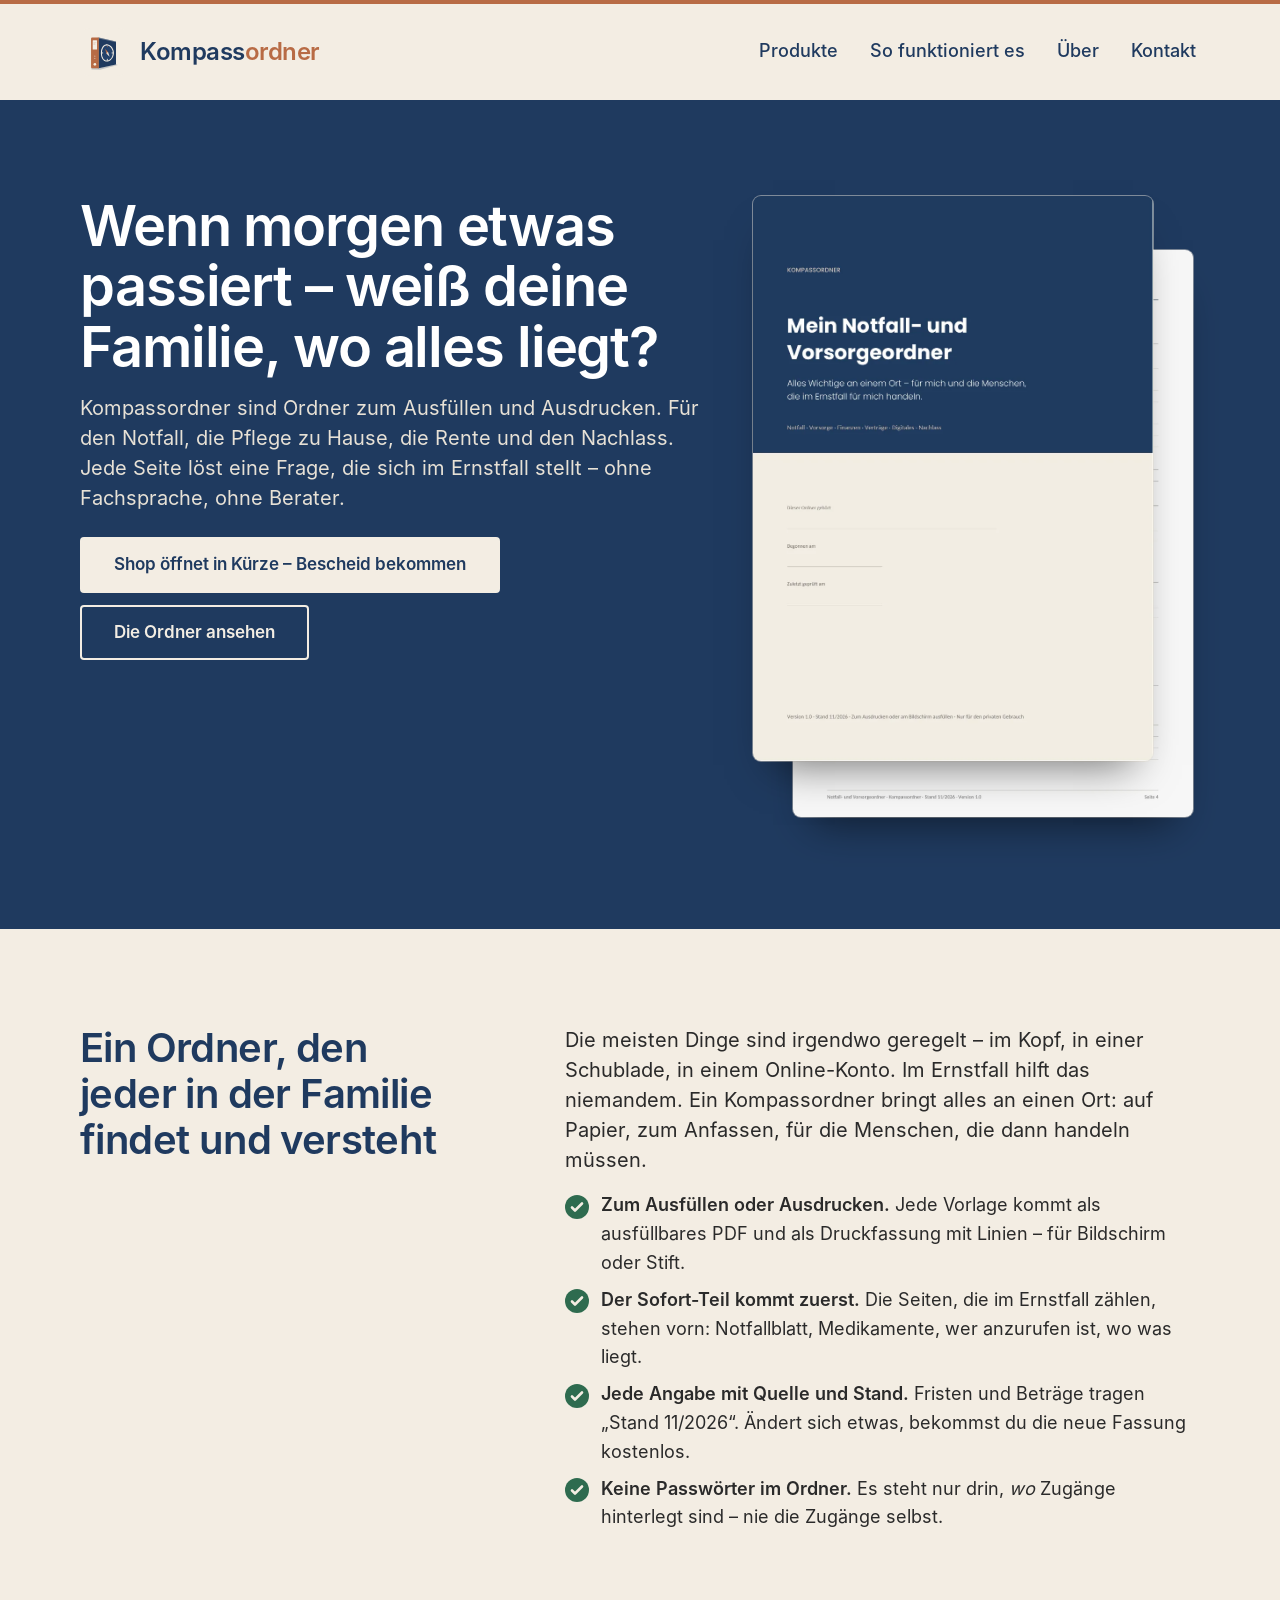
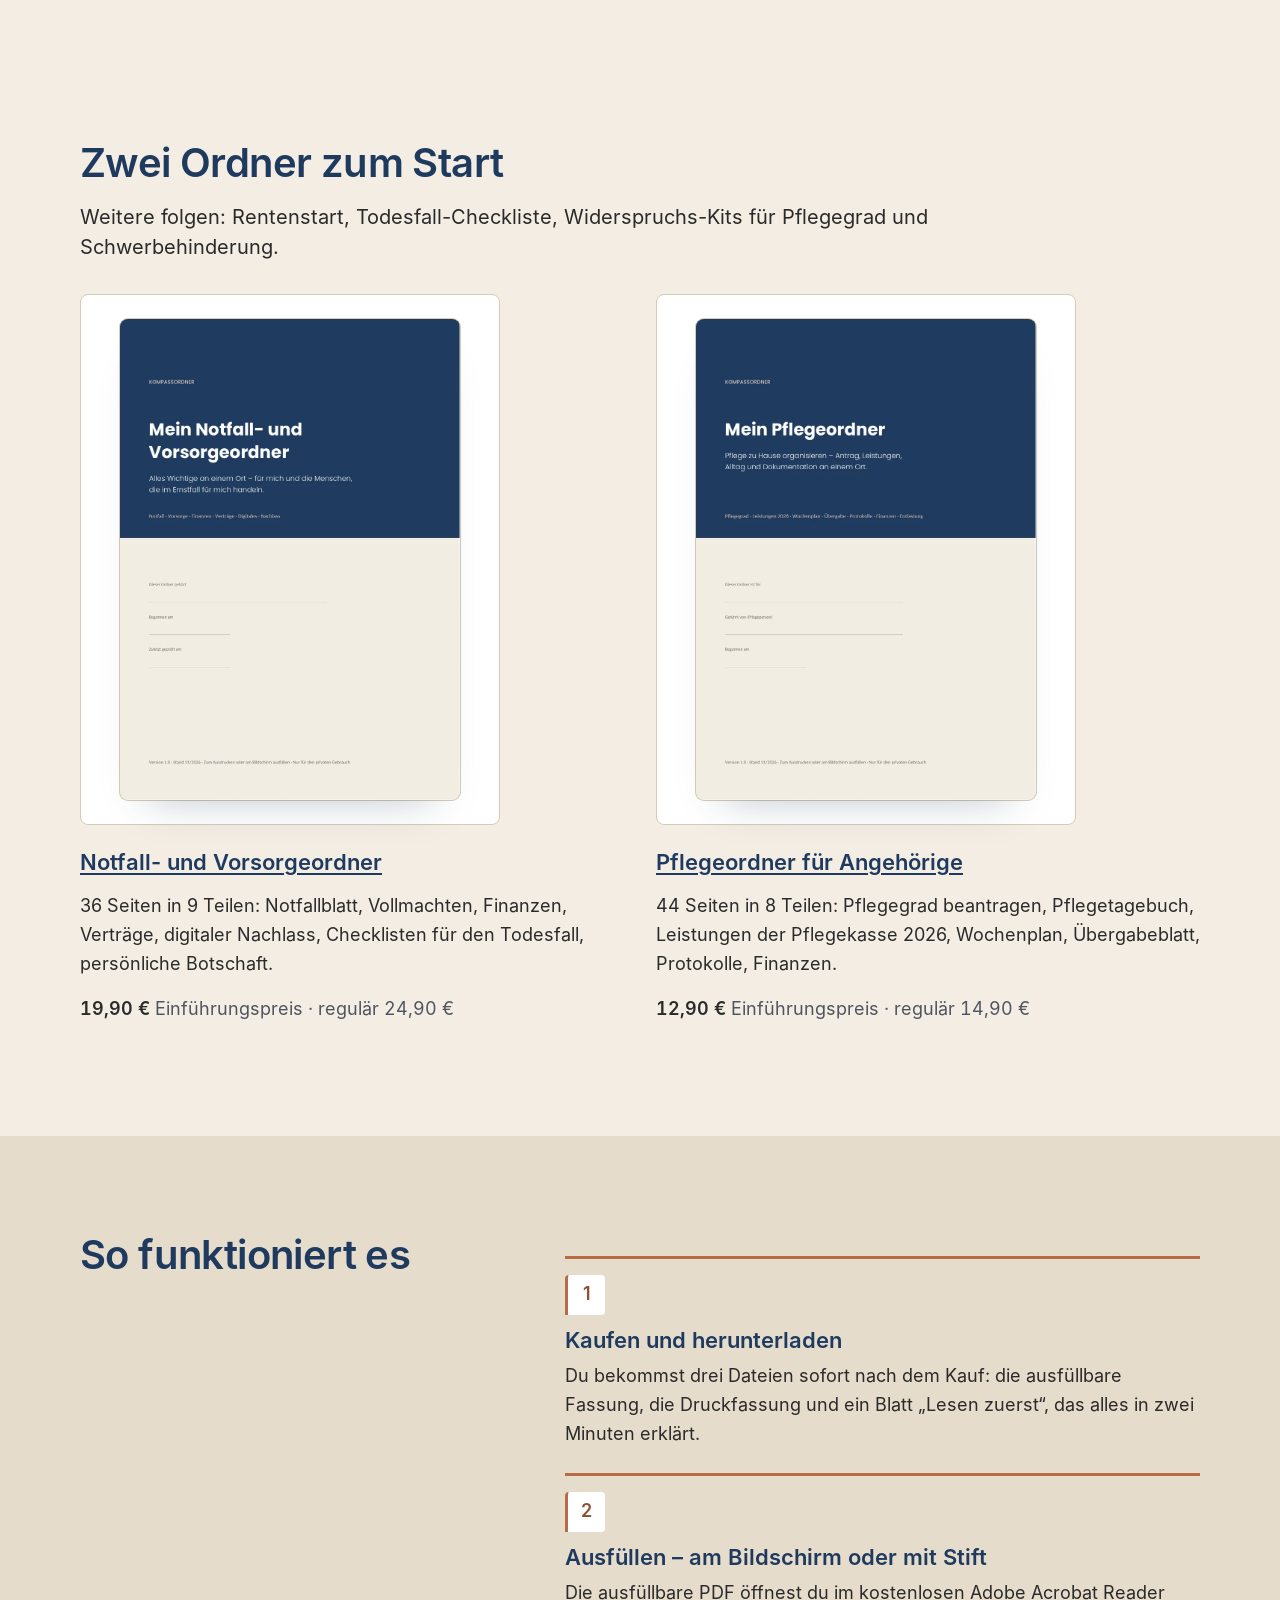
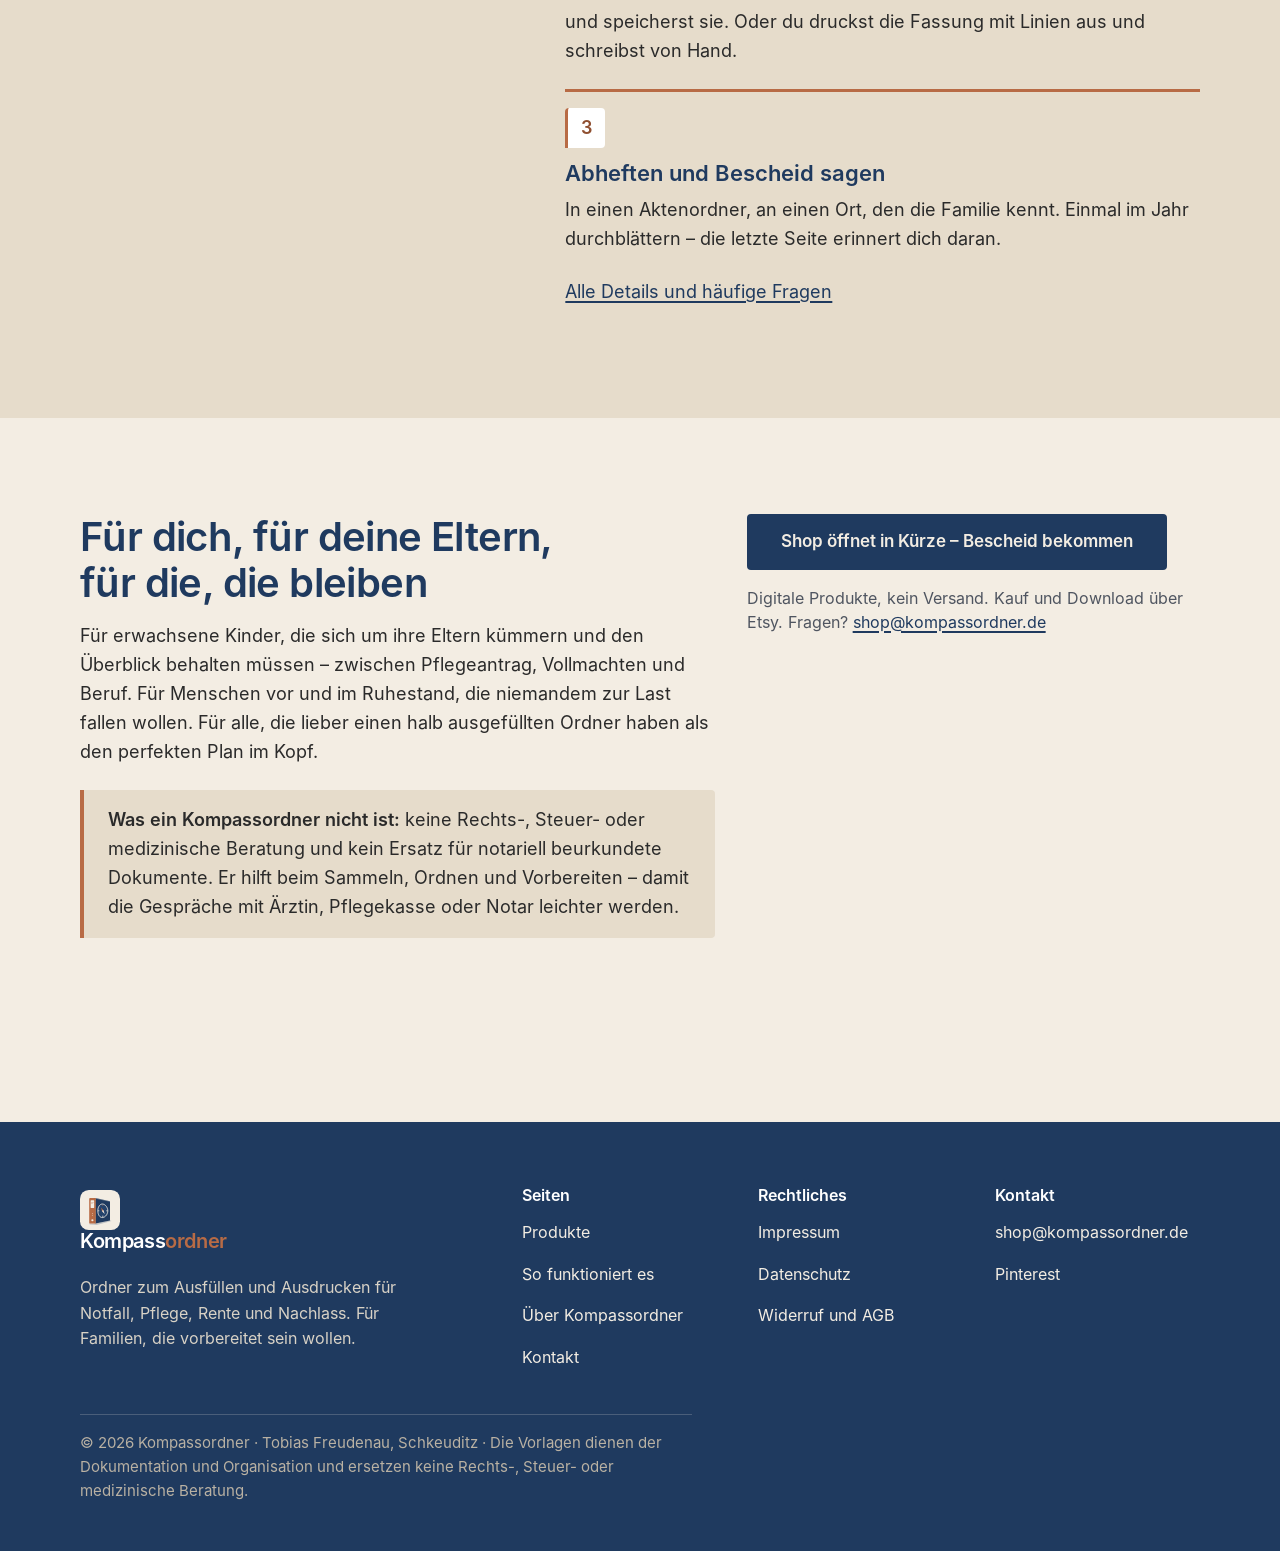
==== index.html @ 50401647 "Geschäftsadresse Schkeuditz statt Privatadresse, Telefonnummer entfernt Co-Authored-By: Claude Fable" ====
<!DOCTYPE html>
<html lang="de">
<head>
<meta charset="utf-8">
<meta name="viewport" content="width=device-width, initial-scale=1">
<title>Kompassordner – Ordner für Notfall, Pflege, Rente und Nachlass zum Ausfüllen</title>
<meta name="description" content="Ordner zum Ausfüllen und Ausdrucken (PDF): Notfall- und Vorsorgeordner, Pflegeordner für Angehörige. Jede Angabe mit Quelle und Stand, Updates kostenlos.">
<link rel="canonical" href="https://www.kompassordner.de/">
<meta property="og:type" content="website">
<meta property="og:site_name" content="Kompassordner">
<meta property="og:title" content="Kompassordner – Ordner für Notfall, Pflege, Rente und Nachlass zum Ausfüllen">
<meta property="og:description" content="Ordner zum Ausfüllen und Ausdrucken (PDF): Notfall- und Vorsorgeordner, Pflegeordner für Angehörige. Jede Angabe mit Quelle und Stand, Updates kostenlos.">
<meta property="og:image" content="https://www.kompassordner.de/assets/img/og.jpg">
<meta property="og:locale" content="de_DE">
<meta name="twitter:card" content="summary_large_image">
<link rel="icon" href="favicon.ico" sizes="any">
<link rel="icon" href="assets/img/icon.svg" type="image/svg+xml">
<link rel="apple-touch-icon" href="assets/img/apple-touch-icon.png">
<link rel="preload" href="assets/fonts/Inter-Regular.woff2" as="font" type="font/woff2" crossorigin>
<link rel="preload" href="assets/fonts/Inter-SemiBold.woff2" as="font" type="font/woff2" crossorigin>
<link rel="stylesheet" href="assets/style.css">
<meta name="theme-color" content="#1F3A5F">
</head>
<body>
<a class="skip" href="#inhalt">Zum Inhalt springen</a>
<header class="site-head">
  <div class="wrap">
    <a class="brand" href="index.html"><img src="assets/img/icon.svg" alt="" width="48" height="48"><span class="word">Kompass<span>ordner</span></span></a>
    <nav class="nav" aria-label="Hauptnavigation"><ul><li><a href="produkte.html">Produkte</a></li><li><a href="so-funktioniert-es.html">So funktioniert es</a></li><li><a href="ueber.html">Über</a></li><li><a href="kontakt.html">Kontakt</a></li></ul></nav>
  </div>
</header>
<main id="inhalt">

<section class="section--navy hero">
  <div class="wrap grid grid--7-5">
    <div>
      <h1>Wenn morgen etwas passiert – weiß deine Familie, wo alles liegt?</h1>
      <p class="lead">Kompassordner sind Ordner zum Ausfüllen und Ausdrucken. Für den Notfall, die Pflege zu Hause, die Rente und den Nachlass. Jede Seite löst eine Frage, die sich im Ernstfall stellt – ohne Fachsprache, ohne Berater.</p>
      <div class="actions">
        <a class="btn btn--primary" href="kontakt.html#start">Shop öffnet in Kürze – Bescheid bekommen</a>
        <a class="btn btn--secondary" href="produkte.html">Die Ordner ansehen</a>
      </div>
    </div>
    <div class="hero-doc">
      <div class="doc-stack">
        <img class="doc" src="assets/img/notfall-cover.webp" alt="Deckblatt des Notfall- und Vorsorgeordners: dunkelblaue Fläche mit dem Titel „Mein Notfall- und Vorsorgeordner“" width="910" height="1287" fetchpriority="high">
        <img class="doc" src="assets/img/notfall-s04.webp" alt="" width="910" height="1287" aria-hidden="true" loading="lazy">
      </div>
    </div>
  </div>
</section>

<section class="section">
  <div class="wrap grid grid--5-7">
    <div>
      <h2>Ein Ordner, den jeder in der Familie findet und versteht</h2>
    </div>
    <div>
      <p class="lead">Die meisten Dinge sind irgendwo geregelt – im Kopf, in einer Schublade, in einem Online-Konto. Im Ernstfall hilft das niemandem. Ein Kompassordner bringt alles an einen Ort: auf Papier, zum Anfassen, für die Menschen, die dann handeln müssen.</p>
      <ul class="check">
        <li><strong>Zum Ausfüllen oder Ausdrucken.</strong> Jede Vorlage kommt als ausfüllbares PDF und als Druckfassung mit Linien – für Bildschirm oder Stift.</li>
        <li><strong>Der Sofort-Teil kommt zuerst.</strong> Die Seiten, die im Ernstfall zählen, stehen vorn: Notfallblatt, Medikamente, wer anzurufen ist, wo was liegt.</li>
        <li><strong>Jede Angabe mit Quelle und Stand.</strong> Fristen und Beträge tragen „Stand 11/2026“. Ändert sich etwas, bekommst du die neue Fassung kostenlos.</li>
        <li><strong>Keine Passwörter im Ordner.</strong> Es steht nur drin, <em>wo</em> Zugänge hinterlegt sind – nie die Zugänge selbst.</li>
      </ul>
    </div>
  </div>
</section>

<section class="section">
  <div class="wrap">
    <h2>Zwei Ordner zum Start</h2>
    <p class="lead">Weitere folgen: Rentenstart, Todesfall-Checkliste, Widerspruchs-Kits für Pflegegrad und Schwerbehinderung.</p>
    <div class="grid grid--2" style="margin-top:32px">
      <article>
        <a class="shelf" style="display:block;max-width:420px" href="produkte.html#notfallordner" aria-label="Zum Notfall- und Vorsorgeordner"><img class="doc" src="assets/img/notfall-cover.webp" alt="Deckblatt „Mein Notfall- und Vorsorgeordner“" width="910" height="1287" loading="lazy" style="max-width:340px;margin-inline:auto"></a>
        <h3 style="margin-top:24px"><a href="produkte.html#notfallordner">Notfall- und Vorsorgeordner</a></h3>
        <p>36 Seiten in 9 Teilen: Notfallblatt, Vollmachten, Finanzen, Verträge, digitaler Nachlass, Checklisten für den Todesfall, persönliche Botschaft.</p>
        <p class="tnum"><strong>19,90 €</strong> <span class="soft">Einführungspreis · regulär 24,90 €</span></p>
      </article>
      <article>
        <a class="shelf" style="display:block;max-width:420px" href="produkte.html#pflegeordner" aria-label="Zum Pflegeordner"><img class="doc" src="assets/img/pflege-cover.webp" alt="Deckblatt „Mein Pflegeordner“" width="910" height="1287" loading="lazy" style="max-width:340px;margin-inline:auto"></a>
        <h3 style="margin-top:24px"><a href="produkte.html#pflegeordner">Pflegeordner für Angehörige</a></h3>
        <p>44 Seiten in 8 Teilen: Pflegegrad beantragen, Pflegetagebuch, Leistungen der Pflegekasse 2026, Wochenplan, Übergabeblatt, Protokolle, Finanzen.</p>
        <p class="tnum"><strong>12,90 €</strong> <span class="soft">Einführungspreis · regulär 14,90 €</span></p>
      </article>
    </div>
  </div>
</section>

<section class="section section--deep">
  <div class="wrap grid grid--5-7">
    <div><h2>So funktioniert es</h2></div>
    <div>
      <ol class="steps" style="grid-template-columns:1fr">
        <li><h3>Kaufen und herunterladen</h3><p>Du bekommst drei Dateien sofort nach dem Kauf: die ausfüllbare Fassung, die Druckfassung und ein Blatt „Lesen zuerst“, das alles in zwei Minuten erklärt.</p></li>
        <li><h3>Ausfüllen – am Bildschirm oder mit Stift</h3><p>Die ausfüllbare PDF öffnest du im kostenlosen Adobe Acrobat Reader und speicherst sie. Oder du druckst die Fassung mit Linien aus und schreibst von Hand.</p></li>
        <li><h3>Abheften und Bescheid sagen</h3><p>In einen Aktenordner, an einen Ort, den die Familie kennt. Einmal im Jahr durchblättern – die letzte Seite erinnert dich daran.</p></li>
      </ol>
      <p style="margin-top:24px"><a href="so-funktioniert-es.html">Alle Details und häufige Fragen</a></p>
    </div>
  </div>
</section>

<section class="section">
  <div class="wrap grid grid--7-5">
    <div>
      <h2>Für dich, für deine Eltern, für die, die bleiben</h2>
      <p>Für erwachsene Kinder, die sich um ihre Eltern kümmern und den Überblick behalten müssen – zwischen Pflegeantrag, Vollmachten und Beruf. Für Menschen vor und im Ruhestand, die niemandem zur Last fallen wollen. Für alle, die lieber einen halb ausgefüllten Ordner haben als den perfekten Plan im Kopf.</p>
      <div class="note">
        <p><strong>Was ein Kompassordner nicht ist:</strong> keine Rechts-, Steuer- oder medizinische Beratung und kein Ersatz für notariell beurkundete Dokumente. Er hilft beim Sammeln, Ordnen und Vorbereiten – damit die Gespräche mit Ärztin, Pflegekasse oder Notar leichter werden.</p>
      </div>
    </div>
    <div>
      <div class="actions" style="margin-top:0">
        <a class="btn btn--primary" href="kontakt.html#start">Shop öffnet in Kürze – Bescheid bekommen</a>
      </div>
      <p class="small soft" style="margin-top:16px">Digitale Produkte, kein Versand. Kauf und Download über Etsy. Fragen? <a href="mailto:shop@kompassordner.de">shop@kompassordner.de</a></p>
    </div>
  </div>
</section>

</main>
<footer class="site-foot">
  <div class="wrap">
    <div class="cols">
      <div>
        <a class="brand" href="index.html"><img src="assets/img/icon.svg" alt="" width="40" height="40"><span class="word">Kompass<span>ordner</span></span></a>
        <p style="max-width:34ch;margin-top:16px">Ordner zum Ausfüllen und Ausdrucken für Notfall, Pflege, Rente und Nachlass. Für Familien, die vorbereitet sein wollen.</p>
      </div>
      <div>
        <h2>Seiten</h2>
        <ul>
          <li><a href="produkte.html">Produkte</a></li>
          <li><a href="so-funktioniert-es.html">So funktioniert es</a></li>
          <li><a href="ueber.html">Über Kompassordner</a></li>
          <li><a href="kontakt.html">Kontakt</a></li>
        </ul>
      </div>
      <div>
        <h2>Rechtliches</h2>
        <ul>
          <li><a href="impressum.html">Impressum</a></li>
          <li><a href="datenschutz.html">Datenschutz</a></li>
          <li><a href="widerruf-agb.html">Widerruf und AGB</a></li>
        </ul>
      </div>
      <div>
        <h2>Kontakt</h2>
        <ul>
          <li><a href="mailto:shop@kompassordner.de">shop@kompassordner.de</a></li>
          <li><a href="https://www.pinterest.com/kompassordner" rel="noopener">Pinterest</a></li>
          
        </ul>
      </div>
    </div>
    <p class="legal">© 2026 Kompassordner · Tobias Freudenau, Schkeuditz · Die Vorlagen dienen der Dokumentation und Organisation und ersetzen keine Rechts-, Steuer- oder medizinische Beratung.</p>
  </div>
</footer>
</body>
</html>
---- assets/style.css ----
/* kompassordner.de — Stylesheet V1.0 · folgt DESIGN.md */

@font-face { font-family: "Inter"; src: url("fonts/Inter-Regular.woff2") format("woff2"); font-weight: 400; font-display: swap; }
@font-face { font-family: "Inter"; src: url("fonts/Inter-Medium.woff2") format("woff2"); font-weight: 500; font-display: swap; }
@font-face { font-family: "Inter"; src: url("fonts/Inter-SemiBold.woff2") format("woff2"); font-weight: 600; font-display: swap; }

:root {
  --navy: #1F3A5F; --navy-deep: #17304F;
  --copper: #B86B45; --copper-deep: #8F4F30;
  --sand: #F3EDE3; --sand-deep: #E6DCCB; --paper: #FFFFFF;
  --ink: #2A2A2A; --ink-soft: #4F5560; --line: #D6CBB8;
  --ok: #2E6B4F; --warn: #8A5A00; --error: #9B2C2C;
  --s1: 4px; --s2: 8px; --s3: 12px; --s4: 16px; --s5: 24px; --s6: 32px; --s7: 48px; --s8: 64px; --s9: 96px; --s10: 128px;
  --w: 1120px; --measure: 68ch;
  --r1: 4px; --r2: 8px;
  --shadow-doc: 0 24px 40px -28px rgba(31,58,95,.35);
  --t: 120ms ease;
}

*, *::before, *::after { box-sizing: border-box; }
html { -webkit-text-size-adjust: 100%; scroll-behavior: smooth; }
@media (prefers-reduced-motion: reduce) { html { scroll-behavior: auto; } *, *::before, *::after { transition: none !important; } }

body {
  margin: 0; background: var(--sand); color: var(--ink);
  font-family: "Inter", system-ui, -apple-system, "Segoe UI", Roboto, sans-serif;
  font-size: 1.125rem; line-height: 1.6;
  font-feature-settings: "kern", "liga", "calt";
  border-top: 4px solid var(--copper);
}

/* Typografie */
h1, h2, h3 { color: var(--navy); margin: 0 0 var(--s4); font-weight: 600; text-wrap: balance; }
h1 { font-size: clamp(2.25rem, 1.5rem + 3vw, 3.5rem); line-height: 1.08; letter-spacing: -0.02em; }
h2 { font-size: clamp(1.75rem, 1.3rem + 1.6vw, 2.5rem); line-height: 1.15; letter-spacing: -0.015em; }
h3 { font-size: 1.375rem; line-height: 1.25; }
p, ul, ol { margin: 0 0 var(--s4); max-width: var(--measure); }
.lead { font-size: 1.25rem; line-height: 1.5; color: var(--ink); }
.small, small { font-size: 1rem; line-height: 1.5; }
.soft { color: var(--ink-soft); }
.tnum { font-variant-numeric: tabular-nums; }
a { color: var(--navy); text-decoration: underline; text-decoration-thickness: 1.5px; text-underline-offset: 3px; transition: color var(--t); }
a:hover { color: var(--copper-deep); }
a:focus-visible, button:focus-visible, summary:focus-visible { outline: 3px solid var(--copper); outline-offset: 2px; border-radius: var(--r1); }
strong { font-weight: 600; }
hr { border: 0; border-top: 1px solid var(--line); margin: var(--s7) 0; }

/* Layout */
.wrap { width: min(var(--w), 100% - 2 * var(--s5)); margin-inline: auto; }
.section { padding-block: var(--s8); }
@media (min-width: 768px) { .section { padding-block: var(--s9); } }
.section--navy { background: var(--navy); color: var(--sand); }
.section--navy h1, .section--navy h2, .section--navy h3 { color: var(--paper); }
.section--navy a { color: var(--sand); }
.section--navy a:hover { color: #F0C9B3; }
.section--deep { background: var(--sand-deep); }
.grid { display: grid; gap: var(--s6); }
@media (min-width: 768px) {
  .grid--2 { grid-template-columns: 1fr 1fr; }
  .grid--5-7 { grid-template-columns: 5fr 7fr; align-items: start; }
  .grid--7-5 { grid-template-columns: 7fr 5fr; align-items: start; }
  .grid--3 { grid-template-columns: repeat(3, 1fr); }
}

/* Skip-Link */
.skip { position: absolute; left: var(--s4); top: -100px; background: var(--navy); color: var(--sand); padding: var(--s3) var(--s4); border-radius: var(--r1); z-index: 100; }
.skip:focus { top: var(--s4); }

/* Kopf */
.site-head { padding-block: var(--s5); }
.site-head .wrap { display: flex; flex-wrap: wrap; align-items: center; gap: var(--s4) var(--s6); justify-content: space-between; }
.brand { display: inline-flex; align-items: center; gap: 12px; text-decoration: none; color: var(--navy); }
.brand img { height: 48px; width: 48px; display: block; }
.brand .word { font-weight: 600; font-size: 1.5rem; letter-spacing: -0.02em; line-height: 1; }
.brand .word span { color: var(--copper); }
.brand:hover { color: var(--navy); }
.nav ul { list-style: none; margin: 0; padding: 0; display: flex; flex-wrap: wrap; gap: 0 var(--s5); max-width: none; }
.nav a { display: inline-block; padding: var(--s2) var(--s1); min-height: 44px; line-height: 28px; text-decoration: none; font-weight: 500; border-bottom: 2px solid transparent; }
.nav a:hover { color: var(--copper-deep); }
.nav a[aria-current="page"] { border-bottom-color: var(--copper); color: var(--navy); }

/* Buttons */
.btn { display: inline-flex; align-items: center; justify-content: center; gap: var(--s2); min-height: 48px; padding: var(--s3) var(--s6); border-radius: var(--r1); font-weight: 600; font-size: 1.0625rem; text-decoration: none; border: 2px solid var(--navy); cursor: pointer; transition: background var(--t), color var(--t), border-color var(--t); }
.btn--primary { background: var(--navy); color: var(--sand); }
.btn--primary:hover { background: var(--navy-deep); border-color: var(--navy-deep); color: var(--paper); }
.btn--secondary { background: transparent; color: var(--navy); }
.btn--secondary:hover { background: rgba(31,58,95,.08); color: var(--navy); }
.section--navy .btn--primary { background: var(--sand); color: var(--navy); border-color: var(--sand); }
.section--navy .btn--primary:hover { background: var(--paper); border-color: var(--paper); color: var(--navy); }
.section--navy .btn--secondary { color: var(--sand); border-color: var(--sand); }
.section--navy .btn--secondary:hover { background: rgba(243,237,227,.12); color: var(--paper); }
.actions { display: flex; flex-wrap: wrap; gap: var(--s3) var(--s4); margin-top: var(--s5); }

/* Hero */
.hero { padding-block: var(--s8); }
@media (min-width: 768px) { .hero { padding-block: var(--s9) var(--s10); } }
.hero .lead { max-width: 52ch; margin-top: var(--s4); color: #E7E1D6; }
.hero-doc { position: relative; margin-top: var(--s6); display: flex; justify-content: center; }
@media (min-width: 768px) { .hero-doc { margin-top: 0; } }
.doc { display: block; width: 100%; height: auto; background: var(--paper); border-radius: var(--r2); box-shadow: var(--shadow-doc), 0 0 0 1px var(--line); }
.section--navy .doc { box-shadow: 0 24px 40px -20px rgba(0,0,0,.55), 0 0 0 1px rgba(243,237,227,.45); }
/* Produktbilder stehen auf einer eigenen Papierfläche, damit sie sich vom Sand abheben */
.shelf { background: var(--paper); border: 1px solid var(--line); border-radius: var(--r2); padding: 24px; }
.shelf .doc { box-shadow: var(--shadow-doc), 0 0 0 1px var(--line); }
.section--deep .shelf { border-color: #CFC2AD; }
.doc-stack { position: relative; isolation: isolate; max-width: 440px; padding: 0 9% 9% 0; }
.doc-stack .doc:first-child { position: relative; z-index: 1; }
.doc-stack .doc + .doc { position: absolute; top: 9%; left: 9%; width: calc(100% - 9%); z-index: 0; filter: brightness(.97); }

/* Register (Trennblätter) */
.register { list-style: none; margin: var(--s5) 0 0; padding: 0; max-width: none; border-top: 1px solid var(--line); }
.register li { display: grid; grid-template-columns: 56px 1fr auto; gap: var(--s4); align-items: center; padding: var(--s3) 0; border-bottom: 1px solid var(--line); }
.register .tab { display: inline-flex; align-items: center; justify-content: center; width: 56px; height: 40px; background: var(--sand-deep); color: var(--copper-deep); border-radius: var(--r1) var(--r1) var(--r1) 0; font-weight: 600; font-size: .9375rem; letter-spacing: .04em; border-left: 3px solid var(--copper); }
.register .pages { color: var(--ink-soft); font-size: 1rem; font-variant-numeric: tabular-nums; white-space: nowrap; }
.section--navy .register { border-color: rgba(243,237,227,.25); }
.section--navy .register li { border-color: rgba(243,237,227,.25); }
.section--navy .register .pages { color: #CFC7BA; }

/* Produktblock */
.product { padding-block: var(--s7); border-top: 1px solid var(--line); }
.product:first-of-type { border-top: 0; padding-top: 0; }
.product .price { font-size: 1.25rem; font-weight: 600; color: var(--navy); font-variant-numeric: tabular-nums; margin: var(--s4) 0 var(--s2); }
.product .price s { color: var(--ink-soft); font-weight: 400; }
.product .price small { display: block; font-weight: 400; color: var(--ink-soft); font-size: 1rem; }
.product figure { margin: 0; }
.product figcaption { margin-top: var(--s3); font-size: 1rem; color: var(--ink-soft); }
.thumbs { display: grid; grid-template-columns: repeat(3, 1fr); gap: var(--s3); margin-top: var(--s3); }
.thumbs img { width: 100%; height: auto; display: block; border-radius: var(--r1); background: var(--paper); border: 1px solid var(--line); box-shadow: 0 8px 16px -12px rgba(31,58,95,.35); }

/* Checkliste */
.check { list-style: none; padding: 0; margin: var(--s4) 0; }
.check li { position: relative; padding-left: 36px; margin-bottom: var(--s2); }
.check li::before { content: ""; position: absolute; left: 0; top: .2em; width: 24px; height: 24px; background: url("data:image/svg+xml;utf8,<svg xmlns='http://www.w3.org/2000/svg' viewBox='0 0 24 24'><circle cx='12' cy='12' r='12' fill='%232E6B4F'/><path d='M7 12.5l3 3 7-7' stroke='%23F3EDE3' stroke-width='2.6' fill='none' stroke-linecap='round' stroke-linejoin='round'/></svg>") center/contain no-repeat; }

/* Schritte (echte Reihenfolge) */
.steps { list-style: none; counter-reset: step; padding: 0; margin: var(--s5) 0 0; max-width: none; display: grid; gap: var(--s5); }
@media (min-width: 768px) { .steps { grid-template-columns: repeat(3, 1fr); } }
.steps li { counter-increment: step; padding-top: var(--s4); border-top: 3px solid var(--copper); }
.steps li::before { content: counter(step); display: inline-flex; align-items: center; justify-content: center; width: 40px; height: 40px; border-radius: var(--r1) var(--r1) var(--r1) 0; background: var(--paper); border-left: 3px solid var(--copper); color: var(--copper-deep); font-weight: 600; margin-bottom: var(--s3); }
.steps h3 { margin-bottom: var(--s2); }
.steps p { margin: 0; }

/* Hinweisbox */
.note { background: var(--sand-deep); border-left: 4px solid var(--copper); padding: var(--s4) var(--s5); border-radius: 0 var(--r1) var(--r1) 0; max-width: var(--measure); margin: var(--s5) 0; }
.note p:last-child { margin-bottom: 0; }

/* Prose (Rechtstexte) */
.prose { max-width: var(--measure); }
.prose h2 { margin-top: var(--s7); font-size: 1.625rem; }
.prose h3 { margin-top: var(--s6); font-size: 1.25rem; }
.prose address { font-style: normal; }
.prose table { border-collapse: collapse; width: 100%; font-size: 1rem; margin: var(--s4) 0 var(--s5); }
.prose th, .prose td { text-align: left; padding: var(--s2) var(--s3); border-bottom: 1px solid var(--line); vertical-align: top; }
.prose th { color: var(--navy); font-weight: 600; }

/* Details (FAQ) */
details { border-top: 1px solid var(--line); max-width: var(--measure); }
details:last-of-type { border-bottom: 1px solid var(--line); }
summary { cursor: pointer; padding: var(--s4) 0; font-weight: 600; color: var(--navy); list-style: none; display: flex; justify-content: space-between; gap: var(--s4); min-height: 48px; align-items: center; }
summary::-webkit-details-marker { display: none; }
summary::after { content: "+"; font-size: 1.5rem; color: var(--copper); flex: none; width: 32px; text-align: center; }
details[open] summary::after { content: "–"; }
details p { padding-bottom: var(--s4); }

/* Kontakt-Karte */
.contact-card { background: var(--paper); border: 1px solid var(--line); border-radius: var(--r2); padding: var(--s5); }
.contact-card p { margin-bottom: var(--s3); }
.contact-card .mail { font-size: 1.25rem; font-weight: 600; word-break: break-all; }

/* Fußzeile */
.site-foot { background: var(--navy); color: #D8D2C6; padding-block: var(--s8) var(--s6); margin-top: var(--s8); font-size: 1rem; }
.site-foot .cols { display: grid; gap: var(--s6); }
@media (min-width: 768px) { .site-foot .cols { grid-template-columns: 2fr 1fr 1fr 1fr; } }
.site-foot h2 { color: var(--paper); font-size: 1rem; letter-spacing: 0; margin-bottom: var(--s3); }
.site-foot ul { list-style: none; padding: 0; margin: 0; }
.site-foot li { margin-bottom: var(--s2); }
.site-foot a { color: var(--sand); text-decoration: none; display: inline-block; padding-block: 4px; }
.site-foot a:hover { color: #F0C9B3; text-decoration: underline; }
.site-foot .brand { color: var(--paper); } .site-foot .brand img { height: 40px; width: 40px; } .site-foot .brand .word { font-size: 1.25rem; }
.site-foot .legal { border-top: 1px solid rgba(243,237,227,.2); margin-top: var(--s6); padding-top: var(--s4); font-size: .9375rem; color: #B9B1A3; }

/* Utilities */
.mt-0 { margin-top: 0; } .mb-0 { margin-bottom: 0; }
.center { text-align: center; }
.visually-hidden { position: absolute !important; width: 1px; height: 1px; overflow: hidden; clip: rect(0 0 0 0); white-space: nowrap; }
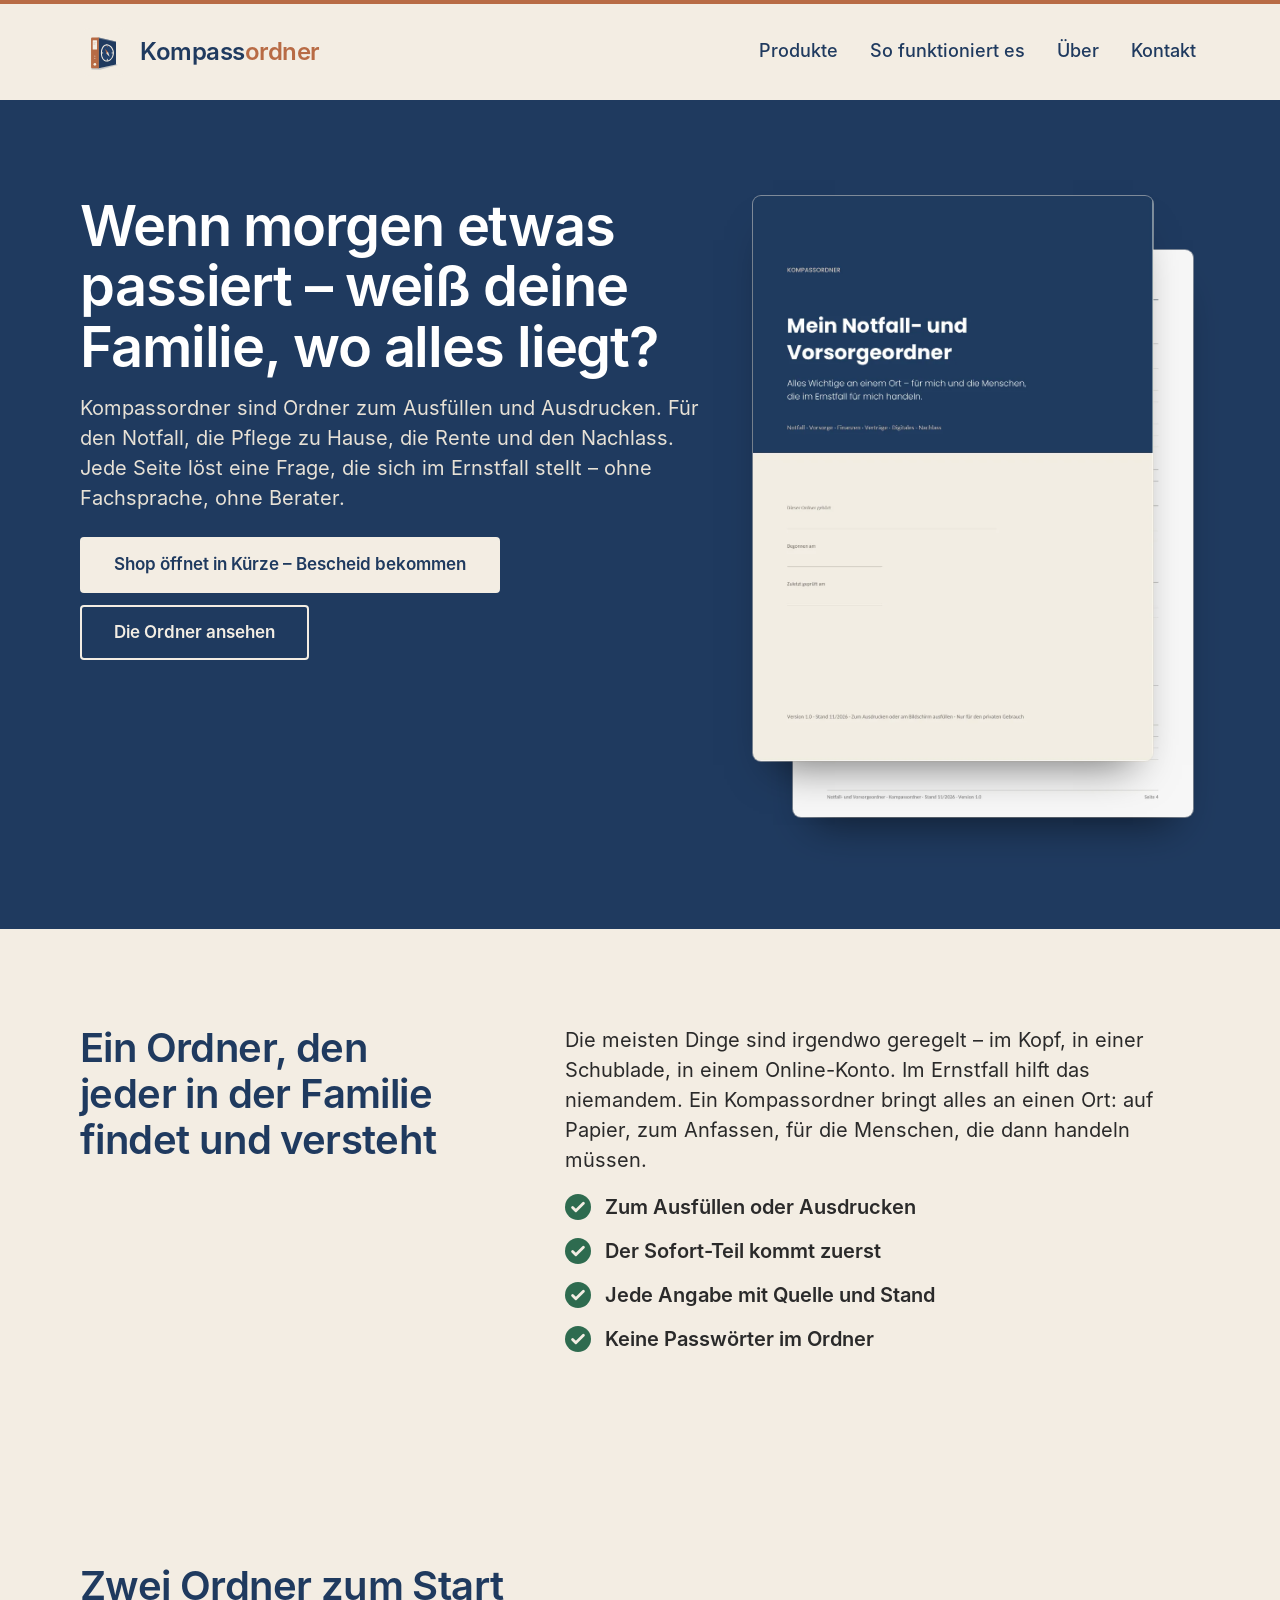
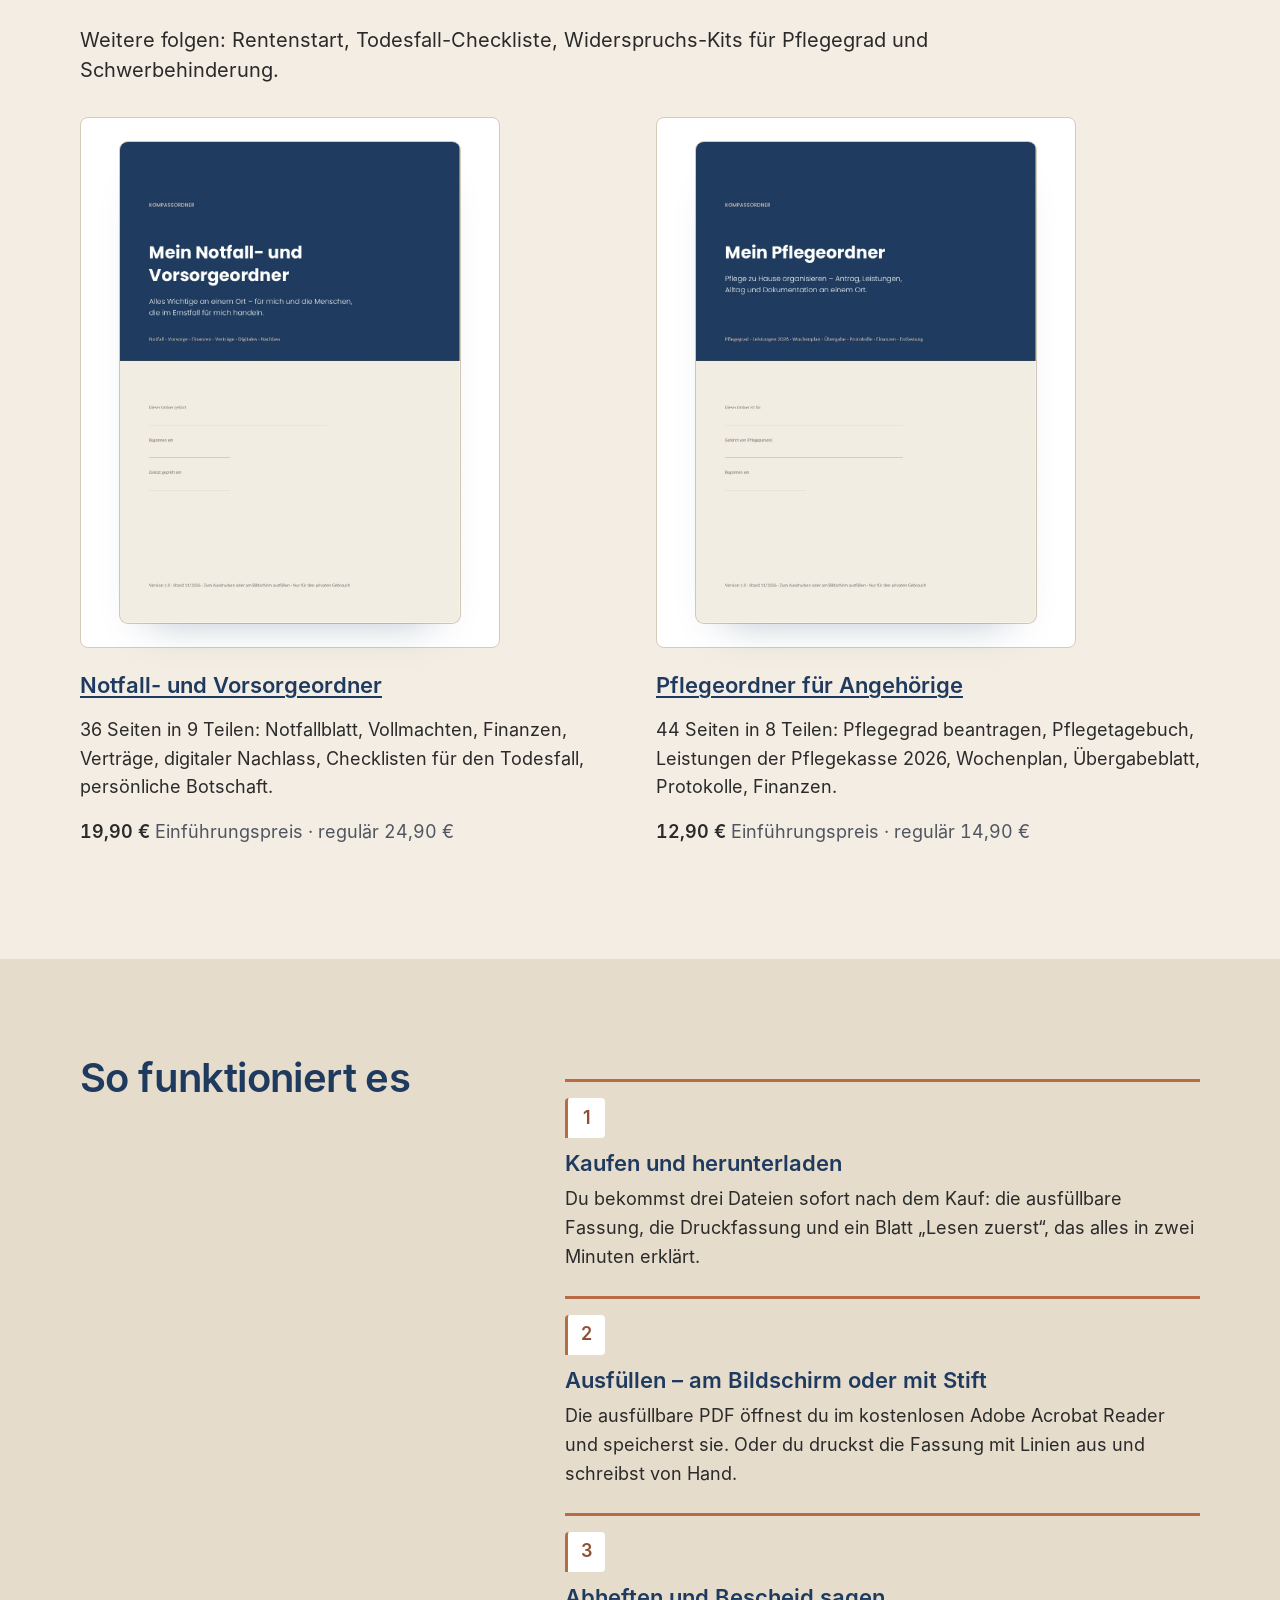
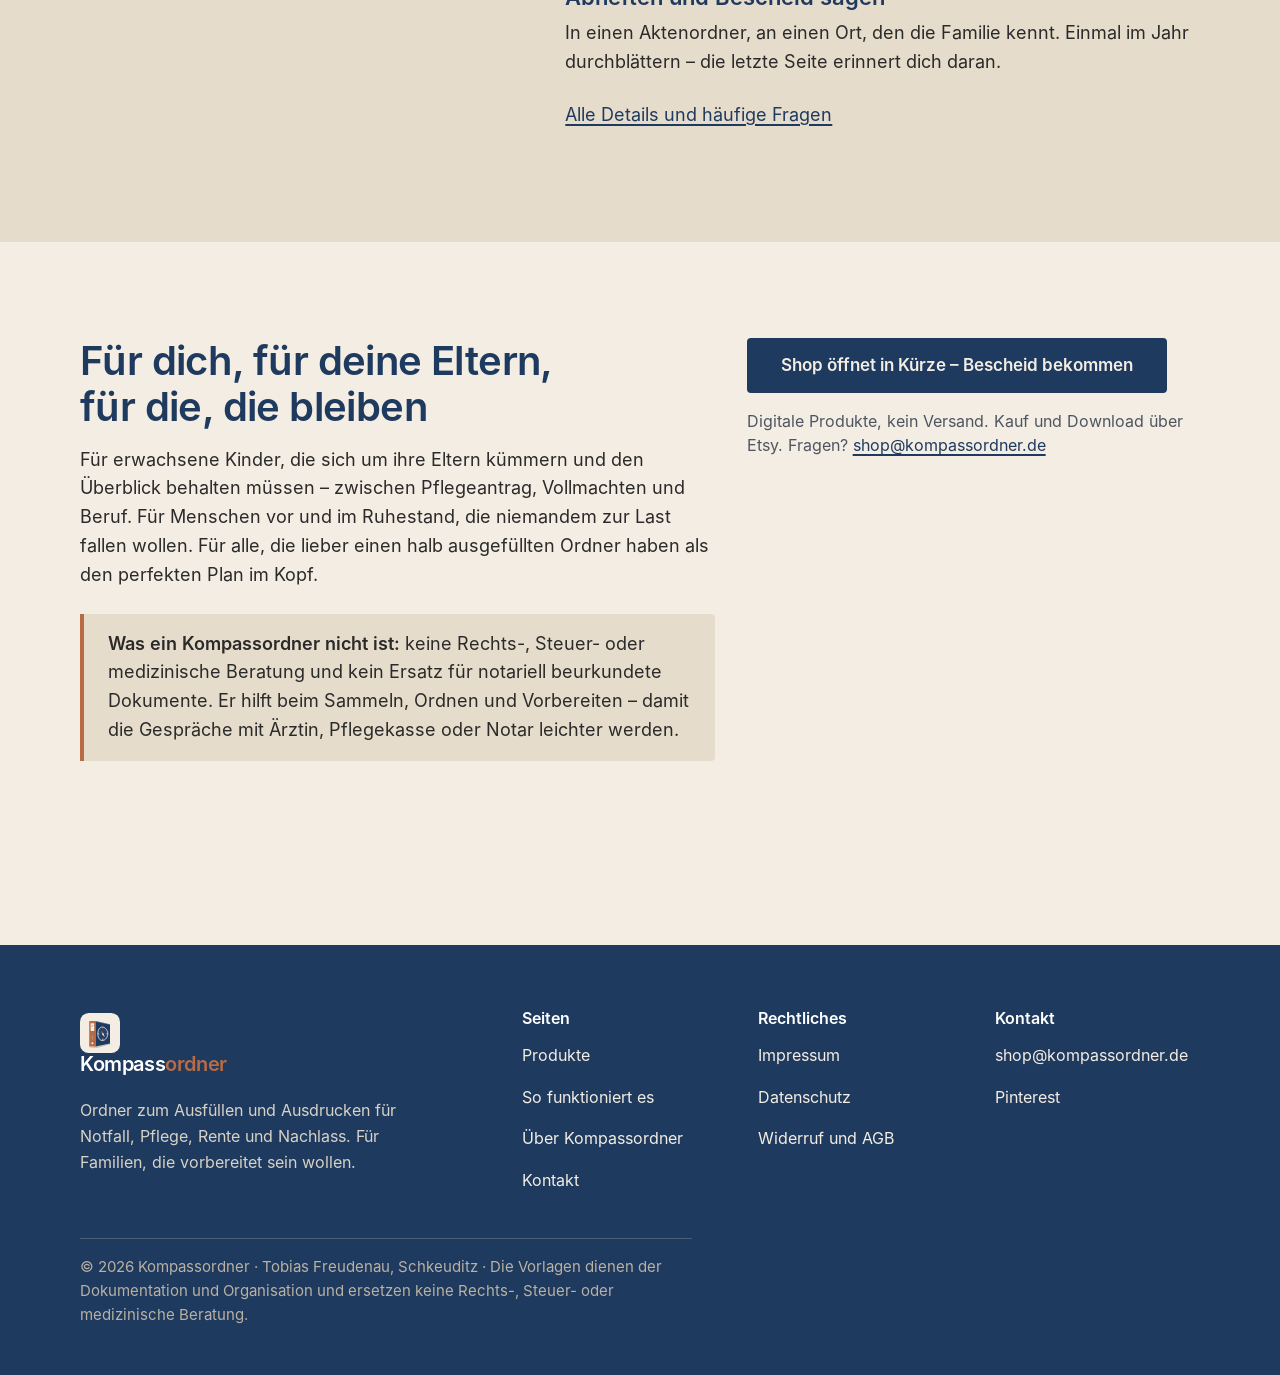
==== commit 37f0b2b0: "Startseite: Nutzenliste nur noch Stichpunkte Co-Authored-By: Claude Fable 5.1 <noreply@anthropic.com" ====
--- a/index.html
+++ b/index.html
@@ -14,18 +14,18 @@
 <meta property="og:locale" content="de_DE">
 <meta name="twitter:card" content="summary_large_image">
 <link rel="icon" href="favicon.ico" sizes="any">
-<link rel="icon" href="assets/img/icon.svg" type="image/svg+xml">
-<link rel="apple-touch-icon" href="assets/img/apple-touch-icon.png">
-<link rel="preload" href="assets/fonts/Inter-Regular.woff2" as="font" type="font/woff2" crossorigin>
-<link rel="preload" href="assets/fonts/Inter-SemiBold.woff2" as="font" type="font/woff2" crossorigin>
-<link rel="stylesheet" href="assets/style.css">
+<link rel="icon" href="assets/img/icon.svg?v=2" type="image/svg+xml">
+<link rel="apple-touch-icon" href="assets/img/apple-touch-icon.png?v=2">
+<link rel="preload" href="assets/fonts/Inter-Regular.woff2?v=2" as="font" type="font/woff2" crossorigin>
+<link rel="preload" href="assets/fonts/Inter-SemiBold.woff2?v=2" as="font" type="font/woff2" crossorigin>
+<link rel="stylesheet" href="assets/style.css?v=2">
 <meta name="theme-color" content="#1F3A5F">
 </head>
 <body>
 <a class="skip" href="#inhalt">Zum Inhalt springen</a>
 <header class="site-head">
   <div class="wrap">
-    <a class="brand" href="index.html"><img src="assets/img/icon.svg" alt="" width="48" height="48"><span class="word">Kompass<span>ordner</span></span></a>
+    <a class="brand" href="index.html"><img src="assets/img/icon.svg?v=2" alt="" width="48" height="48"><span class="word">Kompass<span>ordner</span></span></a>
     <nav class="nav" aria-label="Hauptnavigation"><ul><li><a href="produkte.html">Produkte</a></li><li><a href="so-funktioniert-es.html">So funktioniert es</a></li><li><a href="ueber.html">Über</a></li><li><a href="kontakt.html">Kontakt</a></li></ul></nav>
   </div>
 </header>
@@ -43,8 +43,8 @@
     </div>
     <div class="hero-doc">
       <div class="doc-stack">
-        <img class="doc" src="assets/img/notfall-cover.webp" alt="Deckblatt des Notfall- und Vorsorgeordners: dunkelblaue Fläche mit dem Titel „Mein Notfall- und Vorsorgeordner“" width="910" height="1287" fetchpriority="high">
-        <img class="doc" src="assets/img/notfall-s04.webp" alt="" width="910" height="1287" aria-hidden="true" loading="lazy">
+        <img class="doc" src="assets/img/notfall-cover.webp?v=2" alt="Deckblatt des Notfall- und Vorsorgeordners: dunkelblaue Fläche mit dem Titel „Mein Notfall- und Vorsorgeordner“" width="910" height="1287" fetchpriority="high">
+        <img class="doc" src="assets/img/notfall-s04.webp?v=2" alt="" width="910" height="1287" aria-hidden="true" loading="lazy">
       </div>
     </div>
   </div>
@@ -57,11 +57,11 @@
     </div>
     <div>
       <p class="lead">Die meisten Dinge sind irgendwo geregelt – im Kopf, in einer Schublade, in einem Online-Konto. Im Ernstfall hilft das niemandem. Ein Kompassordner bringt alles an einen Ort: auf Papier, zum Anfassen, für die Menschen, die dann handeln müssen.</p>
-      <ul class="check">
-        <li><strong>Zum Ausfüllen oder Ausdrucken.</strong> Jede Vorlage kommt als ausfüllbares PDF und als Druckfassung mit Linien – für Bildschirm oder Stift.</li>
-        <li><strong>Der Sofort-Teil kommt zuerst.</strong> Die Seiten, die im Ernstfall zählen, stehen vorn: Notfallblatt, Medikamente, wer anzurufen ist, wo was liegt.</li>
-        <li><strong>Jede Angabe mit Quelle und Stand.</strong> Fristen und Beträge tragen „Stand 11/2026“. Ändert sich etwas, bekommst du die neue Fassung kostenlos.</li>
-        <li><strong>Keine Passwörter im Ordner.</strong> Es steht nur drin, <em>wo</em> Zugänge hinterlegt sind – nie die Zugänge selbst.</li>
+      <ul class="check check--big">
+        <li><strong>Zum Ausfüllen oder Ausdrucken</strong></li>
+        <li><strong>Der Sofort-Teil kommt zuerst</strong></li>
+        <li><strong>Jede Angabe mit Quelle und Stand</strong></li>
+        <li><strong>Keine Passwörter im Ordner</strong></li>
       </ul>
     </div>
   </div>
@@ -73,13 +73,13 @@
     <p class="lead">Weitere folgen: Rentenstart, Todesfall-Checkliste, Widerspruchs-Kits für Pflegegrad und Schwerbehinderung.</p>
     <div class="grid grid--2" style="margin-top:32px">
       <article>
-        <a class="shelf" style="display:block;max-width:420px" href="produkte.html#notfallordner" aria-label="Zum Notfall- und Vorsorgeordner"><img class="doc" src="assets/img/notfall-cover.webp" alt="Deckblatt „Mein Notfall- und Vorsorgeordner“" width="910" height="1287" loading="lazy" style="max-width:340px;margin-inline:auto"></a>
+        <a class="shelf" style="display:block;max-width:420px" href="produkte.html#notfallordner" aria-label="Zum Notfall- und Vorsorgeordner"><img class="doc" src="assets/img/notfall-cover.webp?v=2" alt="Deckblatt „Mein Notfall- und Vorsorgeordner“" width="910" height="1287" loading="lazy" style="max-width:340px;margin-inline:auto"></a>
         <h3 style="margin-top:24px"><a href="produkte.html#notfallordner">Notfall- und Vorsorgeordner</a></h3>
         <p>36 Seiten in 9 Teilen: Notfallblatt, Vollmachten, Finanzen, Verträge, digitaler Nachlass, Checklisten für den Todesfall, persönliche Botschaft.</p>
         <p class="tnum"><strong>19,90 €</strong> <span class="soft">Einführungspreis · regulär 24,90 €</span></p>
       </article>
       <article>
-        <a class="shelf" style="display:block;max-width:420px" href="produkte.html#pflegeordner" aria-label="Zum Pflegeordner"><img class="doc" src="assets/img/pflege-cover.webp" alt="Deckblatt „Mein Pflegeordner“" width="910" height="1287" loading="lazy" style="max-width:340px;margin-inline:auto"></a>
+        <a class="shelf" style="display:block;max-width:420px" href="produkte.html#pflegeordner" aria-label="Zum Pflegeordner"><img class="doc" src="assets/img/pflege-cover.webp?v=2" alt="Deckblatt „Mein Pflegeordner“" width="910" height="1287" loading="lazy" style="max-width:340px;margin-inline:auto"></a>
         <h3 style="margin-top:24px"><a href="produkte.html#pflegeordner">Pflegeordner für Angehörige</a></h3>
         <p>44 Seiten in 8 Teilen: Pflegegrad beantragen, Pflegetagebuch, Leistungen der Pflegekasse 2026, Wochenplan, Übergabeblatt, Protokolle, Finanzen.</p>
         <p class="tnum"><strong>12,90 €</strong> <span class="soft">Einführungspreis · regulär 14,90 €</span></p>
@@ -125,7 +125,7 @@
   <div class="wrap">
     <div class="cols">
       <div>
-        <a class="brand" href="index.html"><img src="assets/img/icon.svg" alt="" width="40" height="40"><span class="word">Kompass<span>ordner</span></span></a>
+        <a class="brand" href="index.html"><img src="assets/img/icon.svg?v=2" alt="" width="40" height="40"><span class="word">Kompass<span>ordner</span></span></a>
         <p style="max-width:34ch;margin-top:16px">Ordner zum Ausfüllen und Ausdrucken für Notfall, Pflege, Rente und Nachlass. Für Familien, die vorbereitet sein wollen.</p>
       </div>
       <div>
--- a/assets/style.css
+++ b/assets/style.css
@@ -132,6 +132,9 @@
 .check li { position: relative; padding-left: 36px; margin-bottom: var(--s2); }
 .check li::before { content: ""; position: absolute; left: 0; top: .2em; width: 24px; height: 24px; background: url("data:image/svg+xml;utf8,<svg xmlns='http://www.w3.org/2000/svg' viewBox='0 0 24 24'><circle cx='12' cy='12' r='12' fill='%232E6B4F'/><path d='M7 12.5l3 3 7-7' stroke='%23F3EDE3' stroke-width='2.6' fill='none' stroke-linecap='round' stroke-linejoin='round'/></svg>") center/contain no-repeat; }
 
+.check--big li { font-size: 1.25rem; margin-bottom: var(--s3); padding-left: 40px; }
+.check--big li::before { width: 26px; height: 26px; top: .15em; }
+
 /* Schritte (echte Reihenfolge) */
 .steps { list-style: none; counter-reset: step; padding: 0; margin: var(--s5) 0 0; max-width: none; display: grid; gap: var(--s5); }
 @media (min-width: 768px) { .steps { grid-template-columns: repeat(3, 1fr); } }
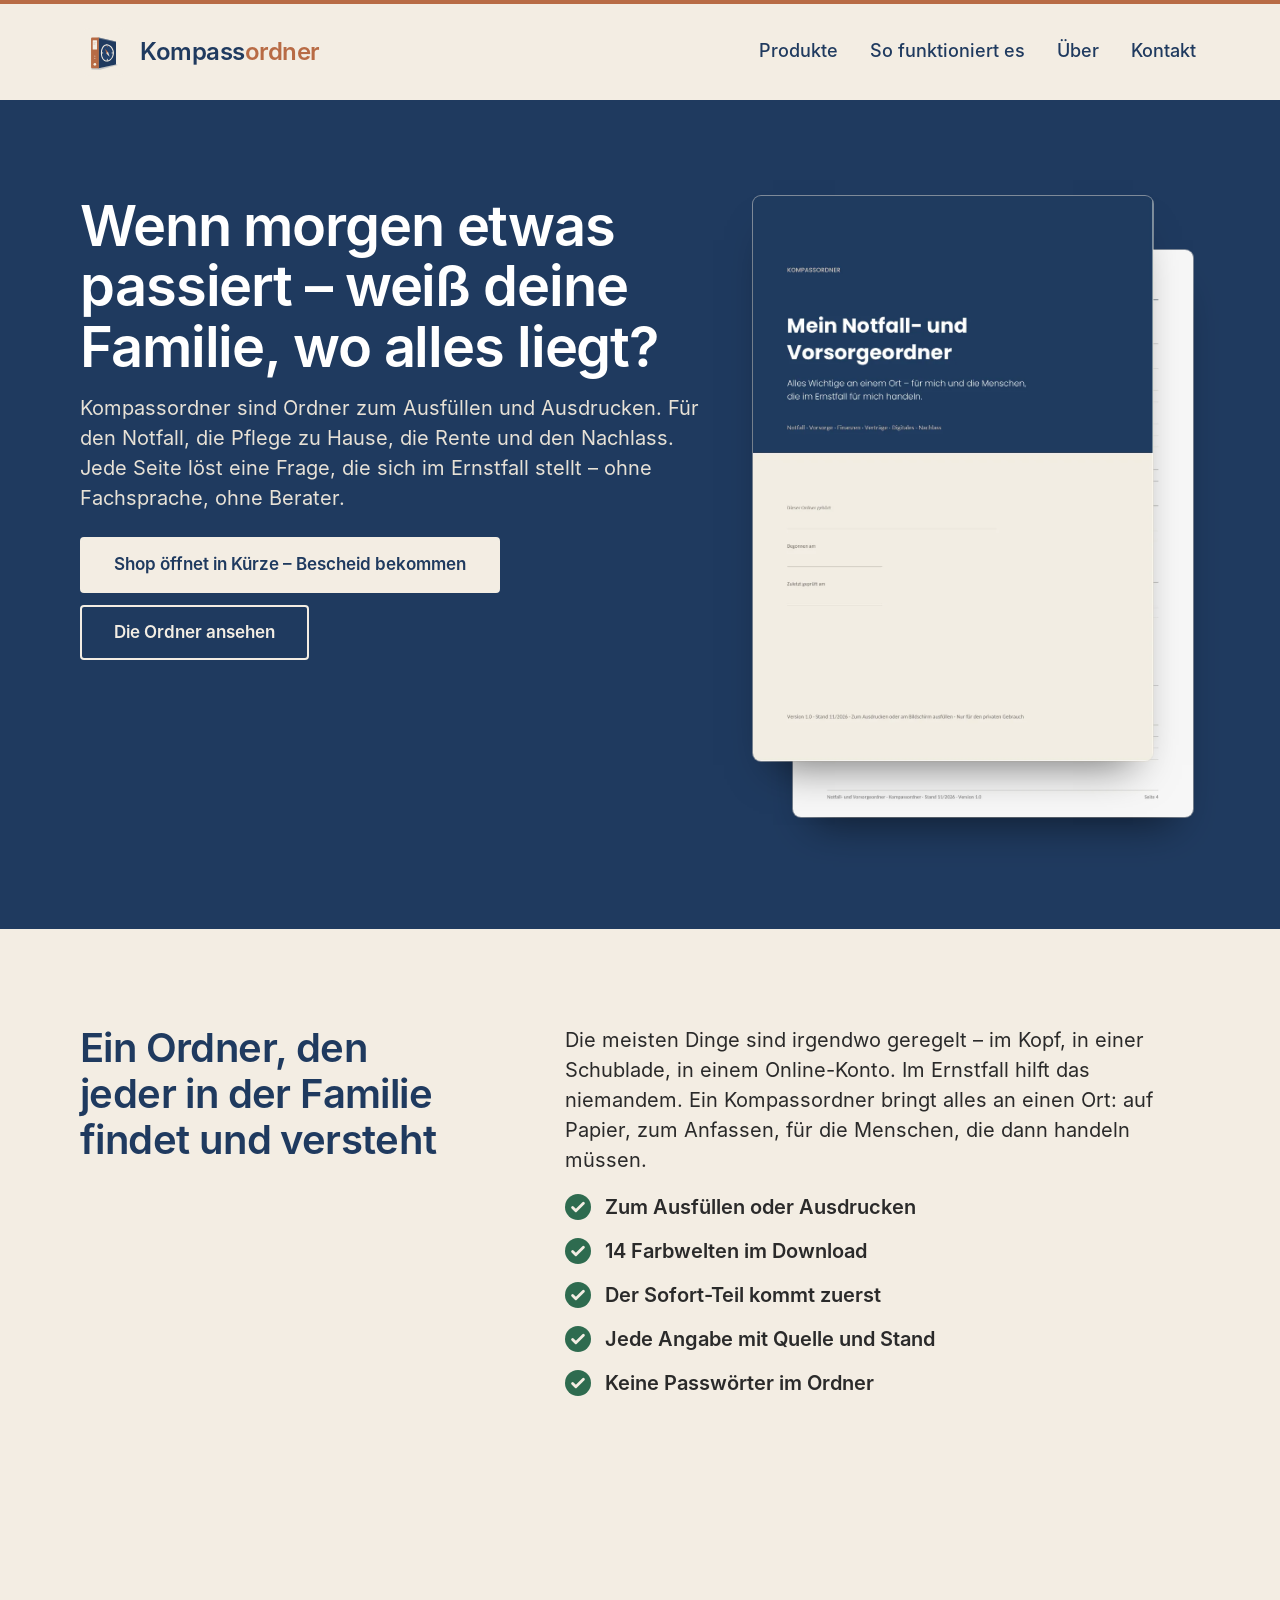
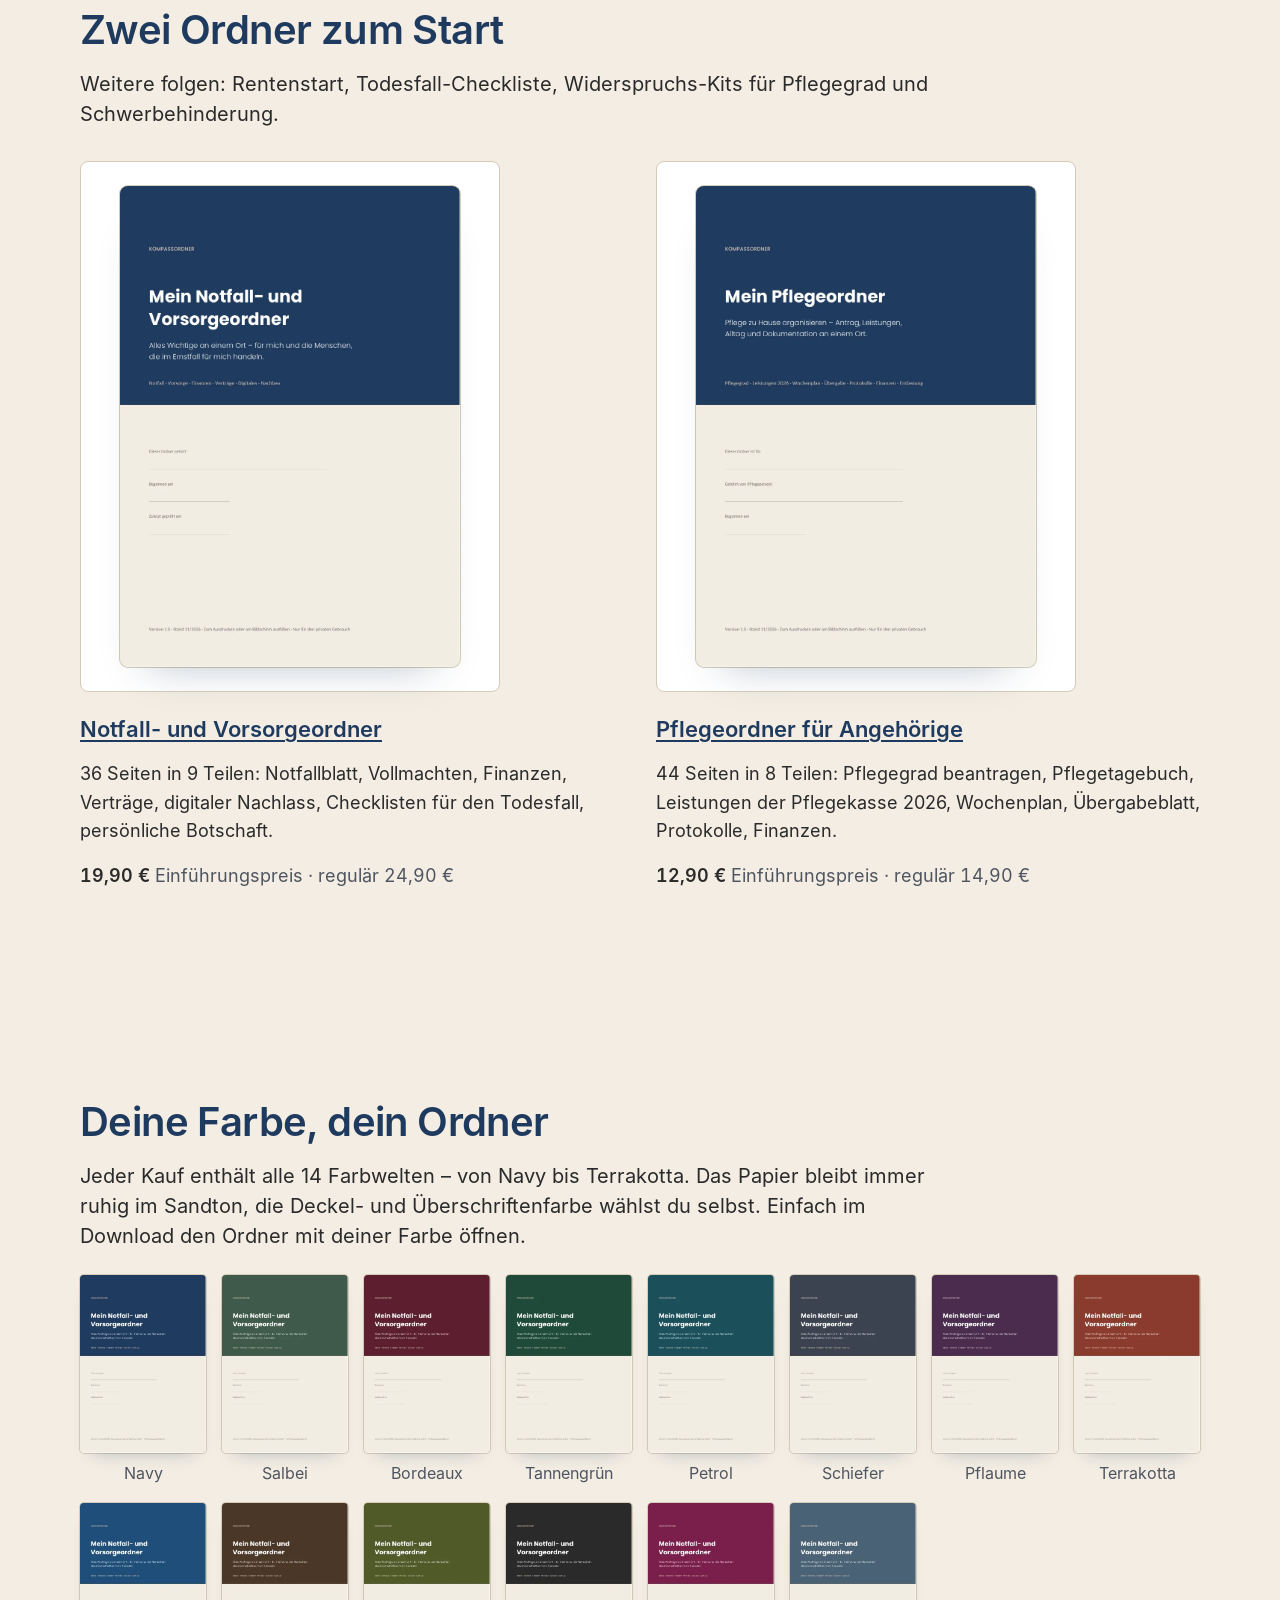
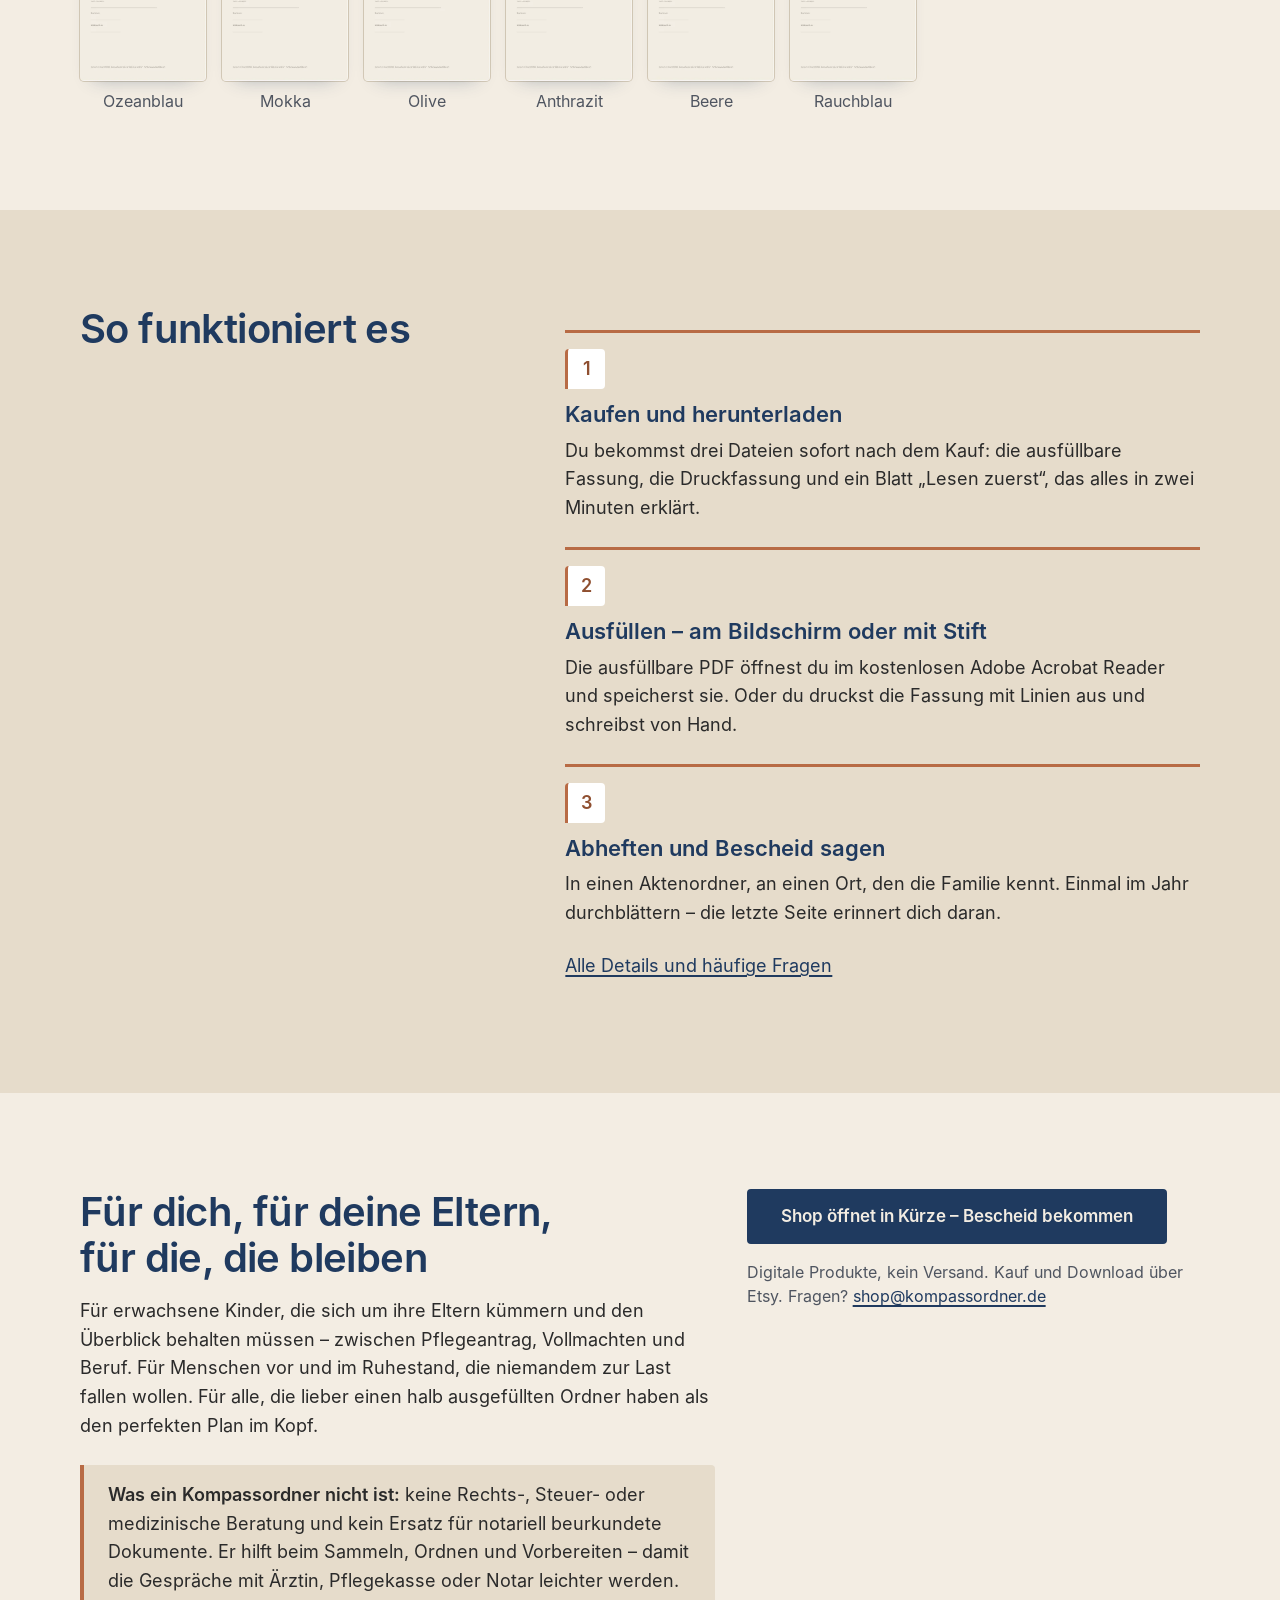
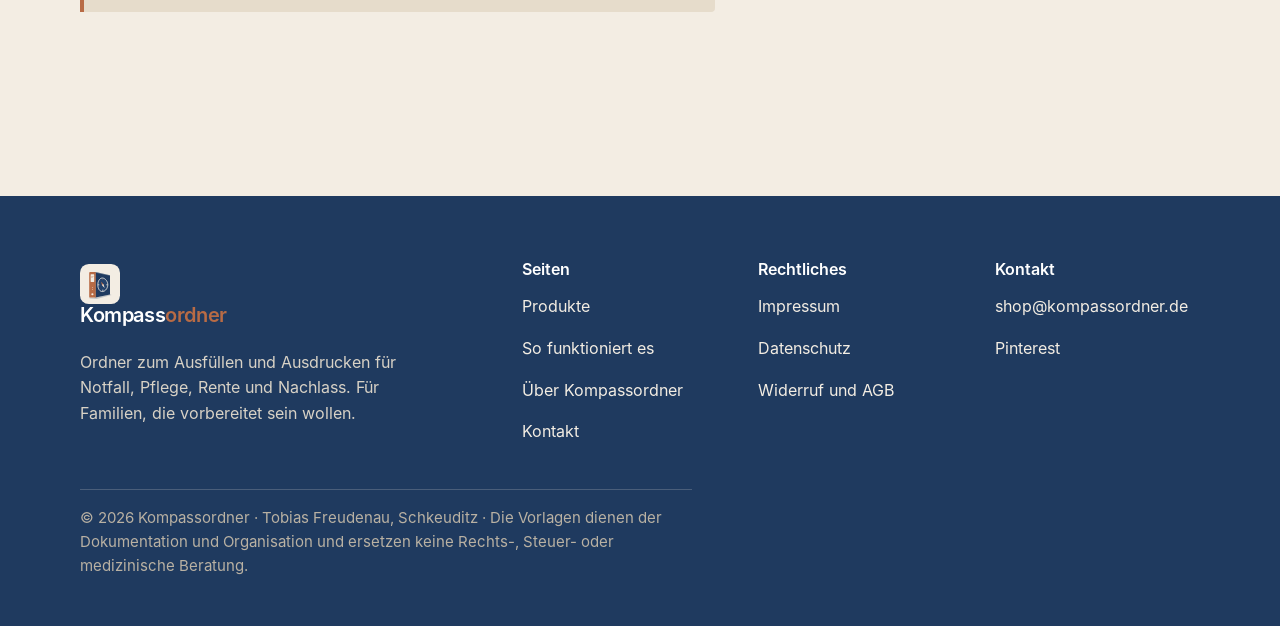
==== commit 484c8fc5: "14 Farbwelten: Farbreihe auf der Startseite, Texte angepasst Co-Authored-By: Claude Fable 5.1 <norep" ====
--- a/index.html
+++ b/index.html
@@ -59,6 +59,7 @@
       <p class="lead">Die meisten Dinge sind irgendwo geregelt – im Kopf, in einer Schublade, in einem Online-Konto. Im Ernstfall hilft das niemandem. Ein Kompassordner bringt alles an einen Ort: auf Papier, zum Anfassen, für die Menschen, die dann handeln müssen.</p>
       <ul class="check check--big">
         <li><strong>Zum Ausfüllen oder Ausdrucken</strong></li>
+        <li><strong>14 Farbwelten im Download</strong></li>
         <li><strong>Der Sofort-Teil kommt zuerst</strong></li>
         <li><strong>Jede Angabe mit Quelle und Stand</strong></li>
         <li><strong>Keine Passwörter im Ordner</strong></li>
@@ -85,6 +86,14 @@
         <p class="tnum"><strong>12,90 €</strong> <span class="soft">Einführungspreis · regulär 14,90 €</span></p>
       </article>
     </div>
+  </div>
+</section>
+
+<section class="section">
+  <div class="wrap">
+    <h2>Deine Farbe, dein Ordner</h2>
+    <p class="lead">Jeder Kauf enthält alle 14 Farbwelten – von Navy bis Terrakotta. Das Papier bleibt immer ruhig im Sandton, die Deckel- und Überschriftenfarbe wählst du selbst. Einfach im Download den Ordner mit deiner Farbe öffnen.</p>
+    <ul class="farben"><li><img src="assets/img/farben/navy.webp?v=2" alt="Deckblatt in Navy" width="373" height="527" loading="lazy"><span>Navy</span></li><li><img src="assets/img/farben/salbei.webp?v=2" alt="Deckblatt in Salbei" width="373" height="527" loading="lazy"><span>Salbei</span></li><li><img src="assets/img/farben/bordeaux.webp?v=2" alt="Deckblatt in Bordeaux" width="373" height="527" loading="lazy"><span>Bordeaux</span></li><li><img src="assets/img/farben/tanne.webp?v=2" alt="Deckblatt in Tannengrün" width="373" height="527" loading="lazy"><span>Tannengrün</span></li><li><img src="assets/img/farben/petrol.webp?v=2" alt="Deckblatt in Petrol" width="373" height="527" loading="lazy"><span>Petrol</span></li><li><img src="assets/img/farben/schiefer.webp?v=2" alt="Deckblatt in Schiefer" width="373" height="527" loading="lazy"><span>Schiefer</span></li><li><img src="assets/img/farben/pflaume.webp?v=2" alt="Deckblatt in Pflaume" width="373" height="527" loading="lazy"><span>Pflaume</span></li><li><img src="assets/img/farben/terrakotta.webp?v=2" alt="Deckblatt in Terrakotta" width="373" height="527" loading="lazy"><span>Terrakotta</span></li><li><img src="assets/img/farben/ozean.webp?v=2" alt="Deckblatt in Ozeanblau" width="373" height="527" loading="lazy"><span>Ozeanblau</span></li><li><img src="assets/img/farben/mokka.webp?v=2" alt="Deckblatt in Mokka" width="373" height="527" loading="lazy"><span>Mokka</span></li><li><img src="assets/img/farben/olive.webp?v=2" alt="Deckblatt in Olive" width="373" height="527" loading="lazy"><span>Olive</span></li><li><img src="assets/img/farben/anthrazit.webp?v=2" alt="Deckblatt in Anthrazit" width="373" height="527" loading="lazy"><span>Anthrazit</span></li><li><img src="assets/img/farben/beere.webp?v=2" alt="Deckblatt in Beere" width="373" height="527" loading="lazy"><span>Beere</span></li><li><img src="assets/img/farben/rauchblau.webp?v=2" alt="Deckblatt in Rauchblau" width="373" height="527" loading="lazy"><span>Rauchblau</span></li></ul>
   </div>
 </section>
 
--- a/assets/style.css
+++ b/assets/style.css
@@ -186,3 +186,8 @@
 .mt-0 { margin-top: 0; } .mb-0 { margin-bottom: 0; }
 .center { text-align: center; }
 .visually-hidden { position: absolute !important; width: 1px; height: 1px; overflow: hidden; clip: rect(0 0 0 0); white-space: nowrap; }
+
+/* Farbreihe */
+.farben { list-style: none; padding: 0; margin: var(--s5) 0 0; max-width: none; display: grid; grid-template-columns: repeat(auto-fill, minmax(120px, 1fr)); gap: var(--s4); }
+.farben li { text-align: center; font-size: 1rem; color: var(--ink-soft); }
+.farben img { width: 100%; height: auto; display: block; border-radius: var(--r1); box-shadow: 0 10px 18px -14px rgba(31,58,95,.45), 0 0 0 1px var(--line); background: var(--paper); margin-bottom: var(--s2); }
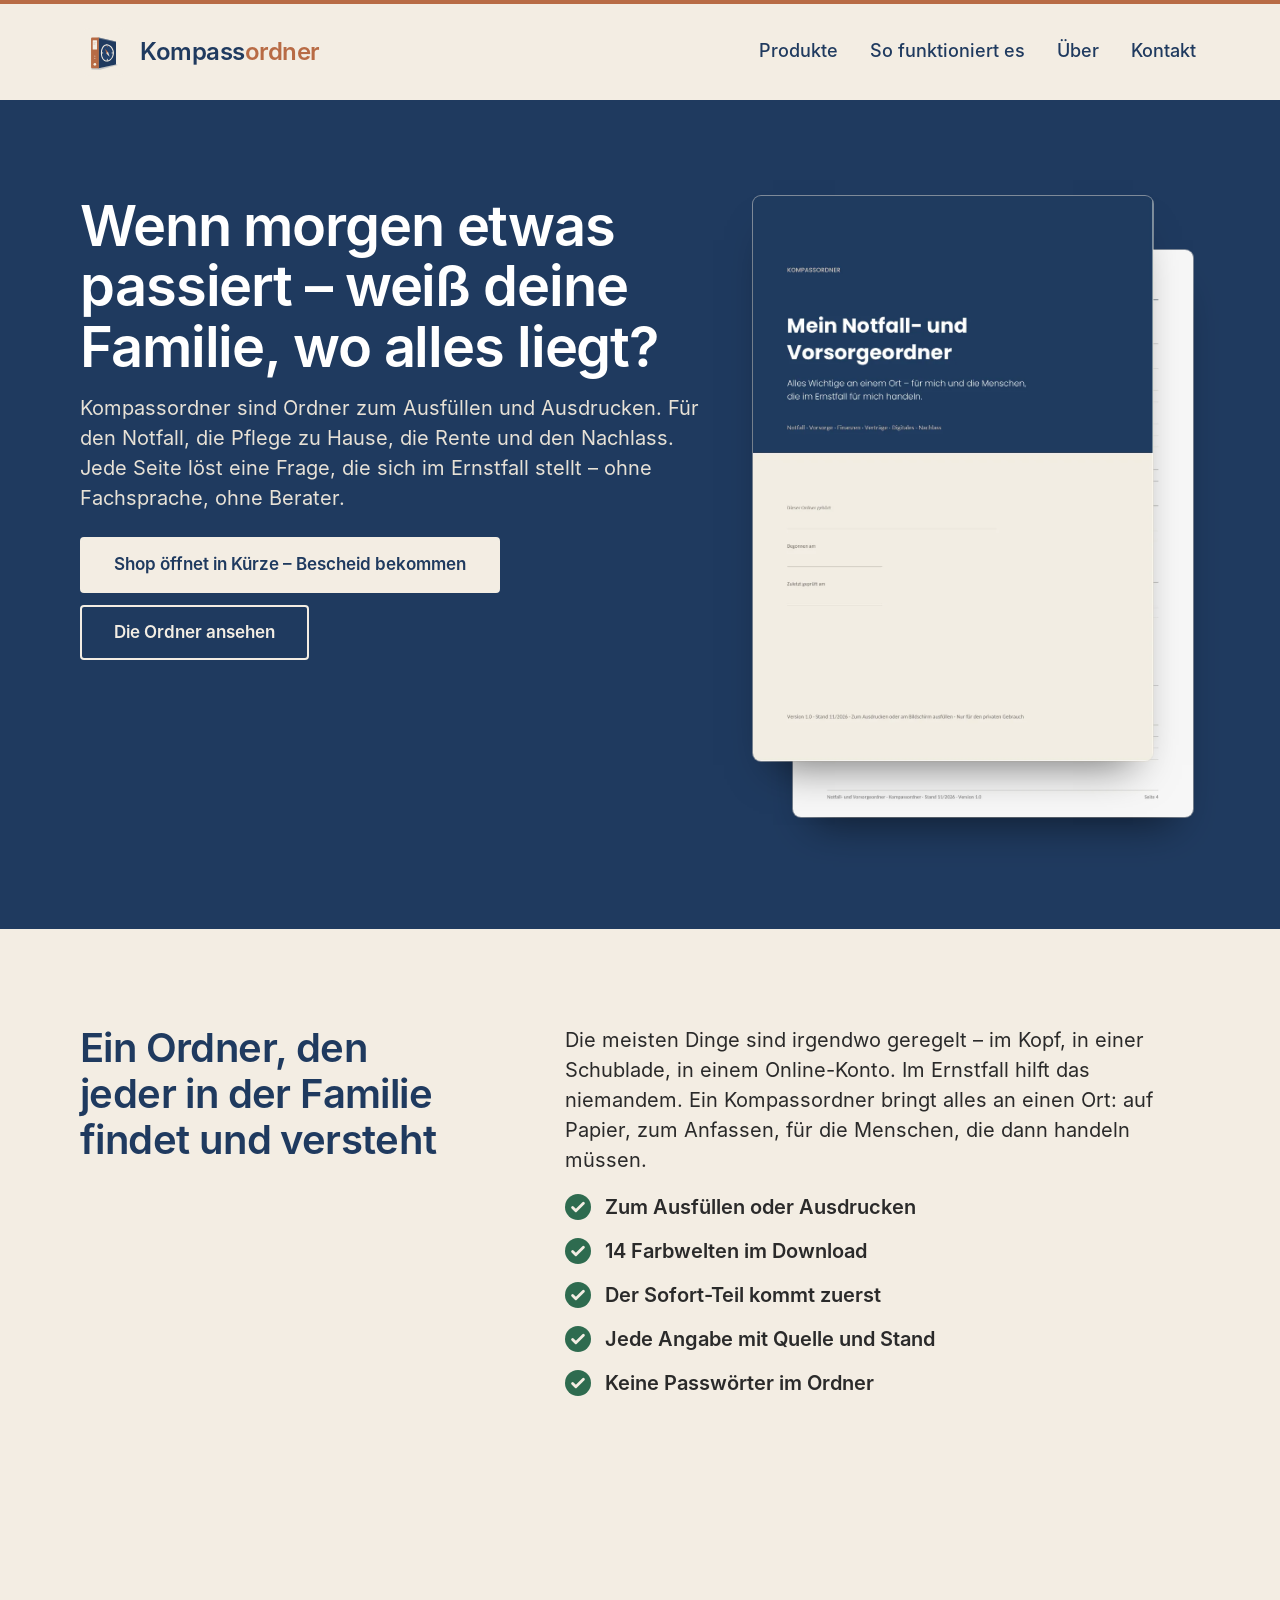
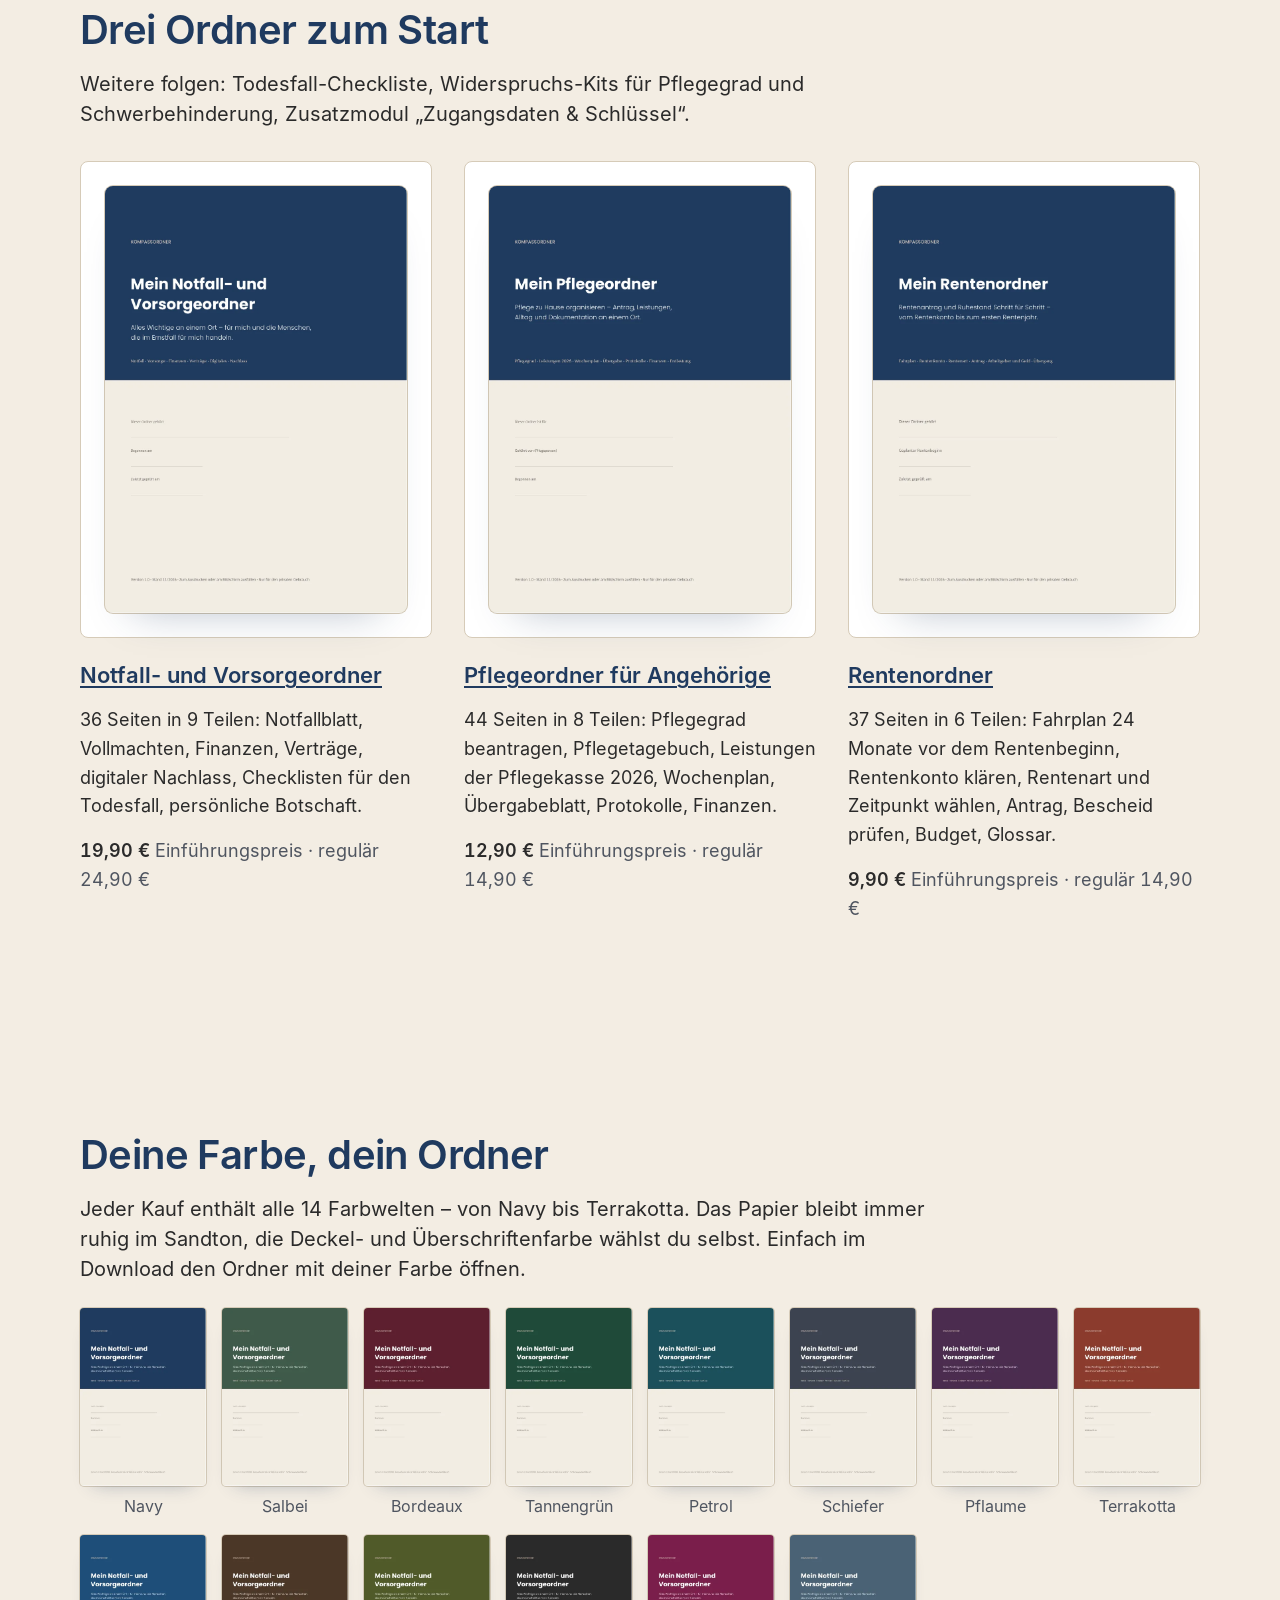
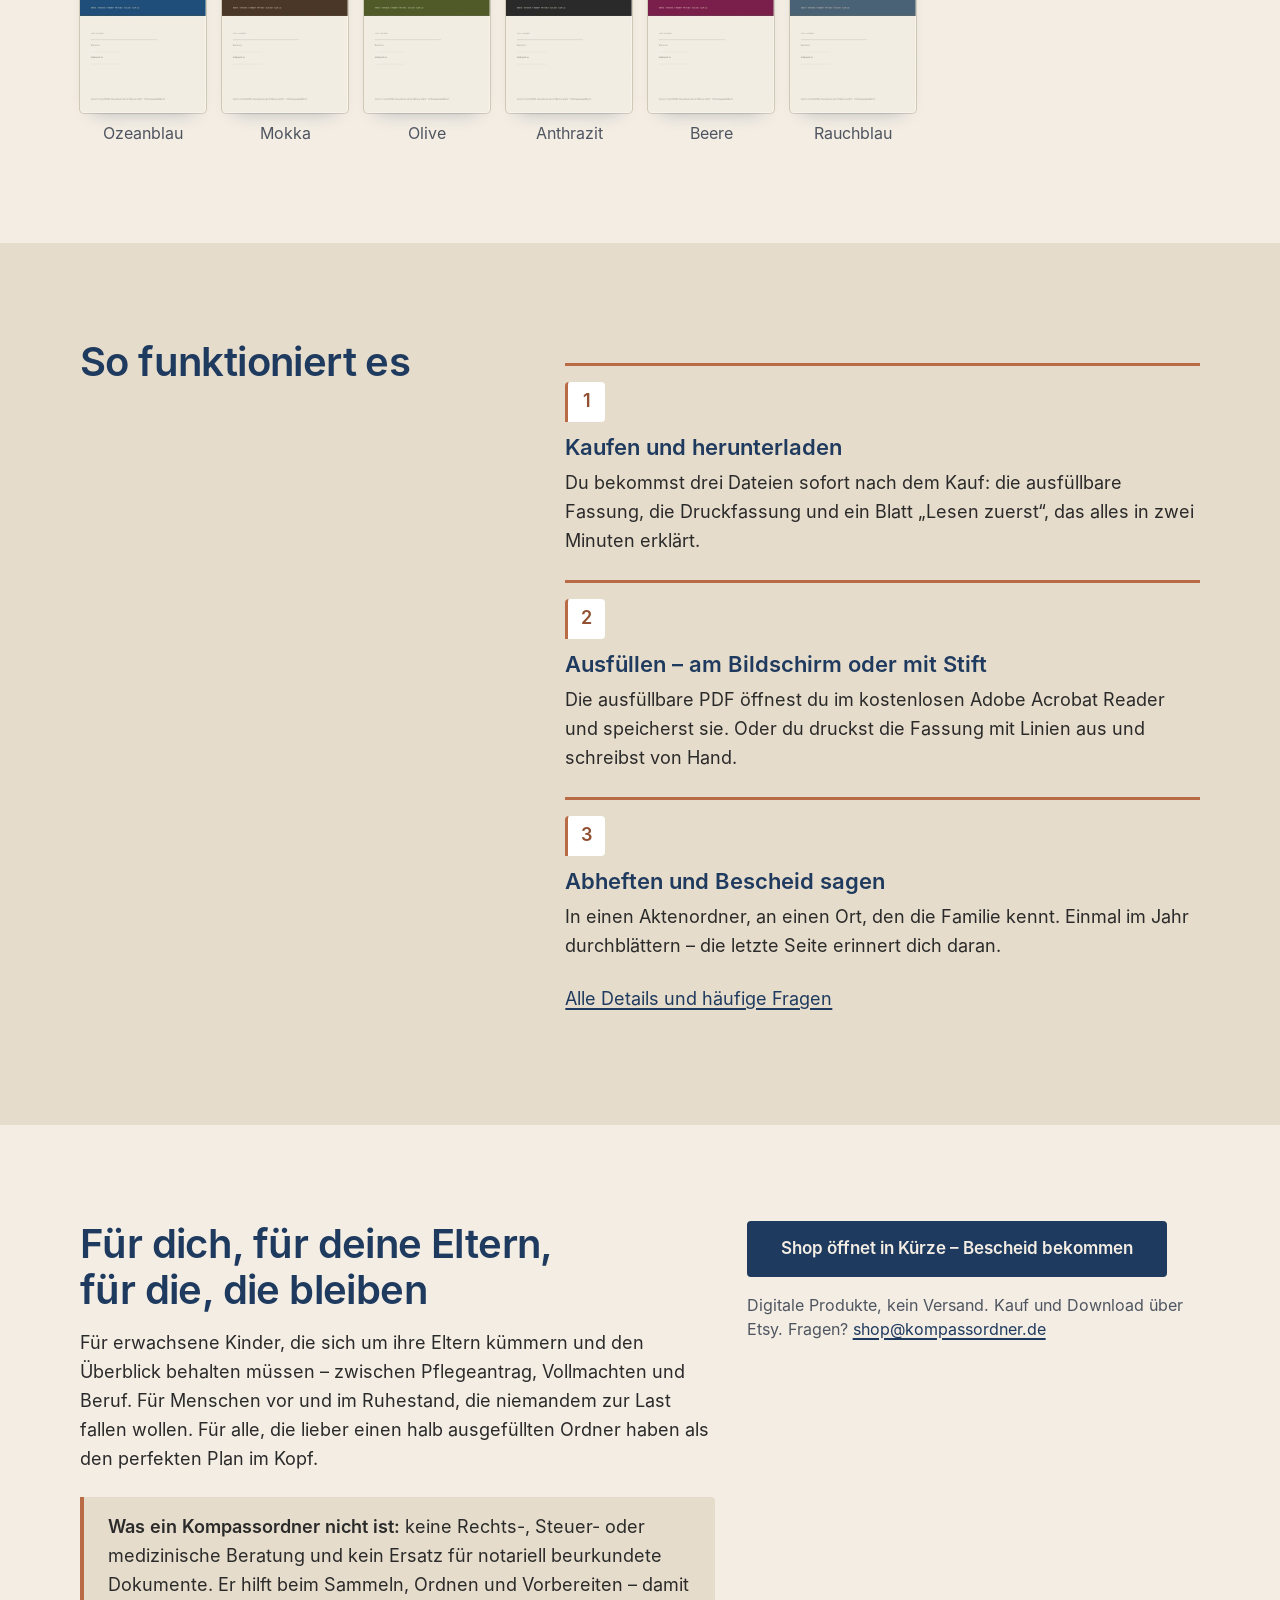
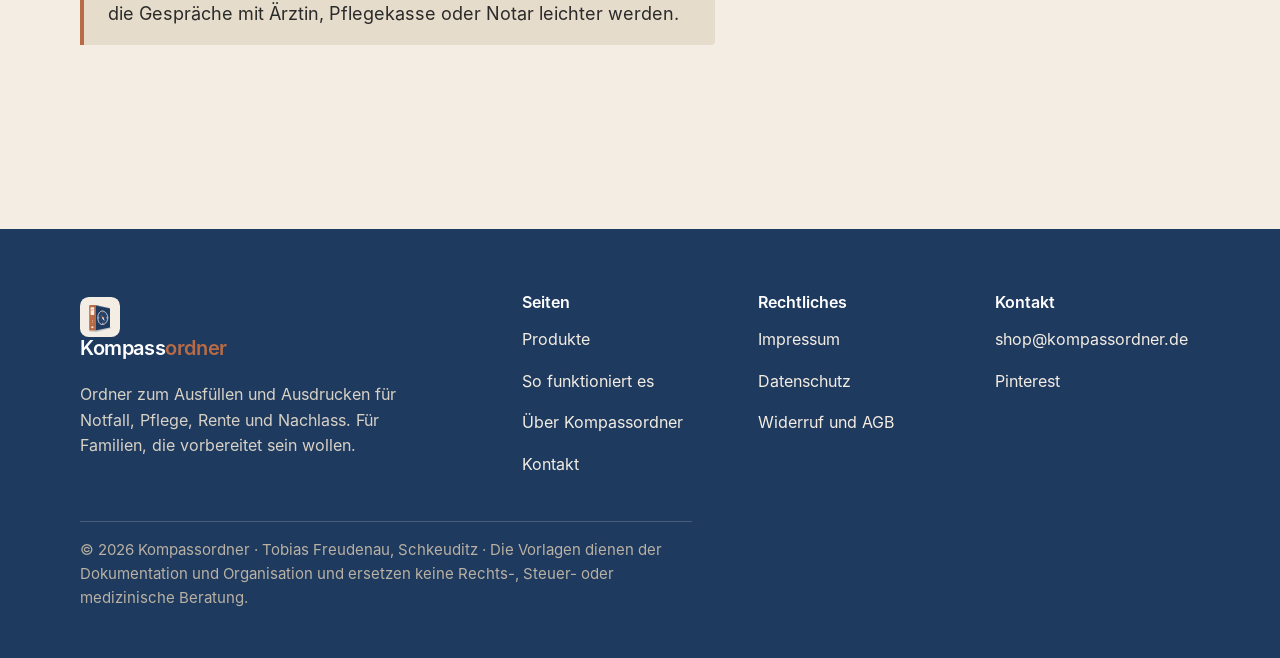
==== commit b5f415f9: "Rentenordner auf Start- und Produktseite (echte Seiten, Register, Preis 9,90 €) Co-Authored-By: Clau" ====
--- a/index.html
+++ b/index.html
@@ -4,28 +4,28 @@
 <meta charset="utf-8">
 <meta name="viewport" content="width=device-width, initial-scale=1">
 <title>Kompassordner – Ordner für Notfall, Pflege, Rente und Nachlass zum Ausfüllen</title>
-<meta name="description" content="Ordner zum Ausfüllen und Ausdrucken (PDF): Notfall- und Vorsorgeordner, Pflegeordner für Angehörige. Jede Angabe mit Quelle und Stand, Updates kostenlos.">
+<meta name="description" content="Ordner zum Ausfüllen und Ausdrucken (PDF): Notfall- und Vorsorgeordner, Pflegeordner für Angehörige, Rentenordner. Jede Angabe mit Quelle und Stand, Updates kostenlos.">
 <link rel="canonical" href="https://www.kompassordner.de/">
 <meta property="og:type" content="website">
 <meta property="og:site_name" content="Kompassordner">
 <meta property="og:title" content="Kompassordner – Ordner für Notfall, Pflege, Rente und Nachlass zum Ausfüllen">
-<meta property="og:description" content="Ordner zum Ausfüllen und Ausdrucken (PDF): Notfall- und Vorsorgeordner, Pflegeordner für Angehörige. Jede Angabe mit Quelle und Stand, Updates kostenlos.">
+<meta property="og:description" content="Ordner zum Ausfüllen und Ausdrucken (PDF): Notfall- und Vorsorgeordner, Pflegeordner für Angehörige, Rentenordner. Jede Angabe mit Quelle und Stand, Updates kostenlos.">
 <meta property="og:image" content="https://www.kompassordner.de/assets/img/og.jpg">
 <meta property="og:locale" content="de_DE">
 <meta name="twitter:card" content="summary_large_image">
 <link rel="icon" href="favicon.ico" sizes="any">
-<link rel="icon" href="assets/img/icon.svg?v=2" type="image/svg+xml">
-<link rel="apple-touch-icon" href="assets/img/apple-touch-icon.png?v=2">
-<link rel="preload" href="assets/fonts/Inter-Regular.woff2?v=2" as="font" type="font/woff2" crossorigin>
-<link rel="preload" href="assets/fonts/Inter-SemiBold.woff2?v=2" as="font" type="font/woff2" crossorigin>
-<link rel="stylesheet" href="assets/style.css?v=2">
+<link rel="icon" href="assets/img/icon.svg?v=4" type="image/svg+xml">
+<link rel="apple-touch-icon" href="assets/img/apple-touch-icon.png?v=4">
+<link rel="preload" href="assets/fonts/Inter-Regular.woff2?v=4" as="font" type="font/woff2" crossorigin>
+<link rel="preload" href="assets/fonts/Inter-SemiBold.woff2?v=4" as="font" type="font/woff2" crossorigin>
+<link rel="stylesheet" href="assets/style.css?v=4">
 <meta name="theme-color" content="#1F3A5F">
 </head>
 <body>
 <a class="skip" href="#inhalt">Zum Inhalt springen</a>
 <header class="site-head">
   <div class="wrap">
-    <a class="brand" href="index.html"><img src="assets/img/icon.svg?v=2" alt="" width="48" height="48"><span class="word">Kompass<span>ordner</span></span></a>
+    <a class="brand" href="index.html"><img src="assets/img/icon.svg?v=4" alt="" width="48" height="48"><span class="word">Kompass<span>ordner</span></span></a>
     <nav class="nav" aria-label="Hauptnavigation"><ul><li><a href="produkte.html">Produkte</a></li><li><a href="so-funktioniert-es.html">So funktioniert es</a></li><li><a href="ueber.html">Über</a></li><li><a href="kontakt.html">Kontakt</a></li></ul></nav>
   </div>
 </header>
@@ -43,8 +43,8 @@
     </div>
     <div class="hero-doc">
       <div class="doc-stack">
-        <img class="doc" src="assets/img/notfall-cover.webp?v=2" alt="Deckblatt des Notfall- und Vorsorgeordners: dunkelblaue Fläche mit dem Titel „Mein Notfall- und Vorsorgeordner“" width="910" height="1287" fetchpriority="high">
-        <img class="doc" src="assets/img/notfall-s04.webp?v=2" alt="" width="910" height="1287" aria-hidden="true" loading="lazy">
+        <img class="doc" src="assets/img/notfall-cover.webp?v=4" alt="Deckblatt des Notfall- und Vorsorgeordners: dunkelblaue Fläche mit dem Titel „Mein Notfall- und Vorsorgeordner“" width="910" height="1287" fetchpriority="high">
+        <img class="doc" src="assets/img/notfall-s04.webp?v=4" alt="" width="910" height="1287" aria-hidden="true" loading="lazy">
       </div>
     </div>
   </div>
@@ -70,20 +70,26 @@
 
 <section class="section">
   <div class="wrap">
-    <h2>Zwei Ordner zum Start</h2>
-    <p class="lead">Weitere folgen: Rentenstart, Todesfall-Checkliste, Widerspruchs-Kits für Pflegegrad und Schwerbehinderung.</p>
-    <div class="grid grid--2" style="margin-top:32px">
+    <h2>Drei Ordner zum Start</h2>
+    <p class="lead">Weitere folgen: Todesfall-Checkliste, Widerspruchs-Kits für Pflegegrad und Schwerbehinderung, Zusatzmodul „Zugangsdaten &amp; Schlüssel“.</p>
+    <div class="grid grid--3" style="margin-top:32px">
       <article>
-        <a class="shelf" style="display:block;max-width:420px" href="produkte.html#notfallordner" aria-label="Zum Notfall- und Vorsorgeordner"><img class="doc" src="assets/img/notfall-cover.webp?v=2" alt="Deckblatt „Mein Notfall- und Vorsorgeordner“" width="910" height="1287" loading="lazy" style="max-width:340px;margin-inline:auto"></a>
+        <a class="shelf" style="display:block;max-width:420px" href="produkte.html#notfallordner" aria-label="Zum Notfall- und Vorsorgeordner"><img class="doc" src="assets/img/notfall-cover.webp?v=4" alt="Deckblatt „Mein Notfall- und Vorsorgeordner“" width="910" height="1287" loading="lazy" style="max-width:340px;margin-inline:auto"></a>
         <h3 style="margin-top:24px"><a href="produkte.html#notfallordner">Notfall- und Vorsorgeordner</a></h3>
         <p>36 Seiten in 9 Teilen: Notfallblatt, Vollmachten, Finanzen, Verträge, digitaler Nachlass, Checklisten für den Todesfall, persönliche Botschaft.</p>
         <p class="tnum"><strong>19,90 €</strong> <span class="soft">Einführungspreis · regulär 24,90 €</span></p>
       </article>
       <article>
-        <a class="shelf" style="display:block;max-width:420px" href="produkte.html#pflegeordner" aria-label="Zum Pflegeordner"><img class="doc" src="assets/img/pflege-cover.webp?v=2" alt="Deckblatt „Mein Pflegeordner“" width="910" height="1287" loading="lazy" style="max-width:340px;margin-inline:auto"></a>
+        <a class="shelf" style="display:block;max-width:420px" href="produkte.html#pflegeordner" aria-label="Zum Pflegeordner"><img class="doc" src="assets/img/pflege-cover.webp?v=4" alt="Deckblatt „Mein Pflegeordner“" width="910" height="1287" loading="lazy" style="max-width:340px;margin-inline:auto"></a>
         <h3 style="margin-top:24px"><a href="produkte.html#pflegeordner">Pflegeordner für Angehörige</a></h3>
         <p>44 Seiten in 8 Teilen: Pflegegrad beantragen, Pflegetagebuch, Leistungen der Pflegekasse 2026, Wochenplan, Übergabeblatt, Protokolle, Finanzen.</p>
         <p class="tnum"><strong>12,90 €</strong> <span class="soft">Einführungspreis · regulär 14,90 €</span></p>
+      </article>
+      <article>
+        <a class="shelf" style="display:block;max-width:420px" href="produkte.html#rentenordner" aria-label="Zum Rentenordner"><img class="doc" src="assets/img/rente-cover.webp?v=4" alt="Deckblatt „Mein Rentenordner“" width="910" height="1287" loading="lazy" style="max-width:340px;margin-inline:auto"></a>
+        <h3 style="margin-top:24px"><a href="produkte.html#rentenordner">Rentenordner</a></h3>
+        <p>37 Seiten in 6 Teilen: Fahrplan 24 Monate vor dem Rentenbeginn, Rentenkonto klären, Rentenart und Zeitpunkt wählen, Antrag, Bescheid prüfen, Budget, Glossar.</p>
+        <p class="tnum"><strong>9,90 €</strong> <span class="soft">Einführungspreis · regulär 14,90 €</span></p>
       </article>
     </div>
   </div>
@@ -93,7 +99,7 @@
   <div class="wrap">
     <h2>Deine Farbe, dein Ordner</h2>
     <p class="lead">Jeder Kauf enthält alle 14 Farbwelten – von Navy bis Terrakotta. Das Papier bleibt immer ruhig im Sandton, die Deckel- und Überschriftenfarbe wählst du selbst. Einfach im Download den Ordner mit deiner Farbe öffnen.</p>
-    <ul class="farben"><li><img src="assets/img/farben/navy.webp?v=2" alt="Deckblatt in Navy" width="373" height="527" loading="lazy"><span>Navy</span></li><li><img src="assets/img/farben/salbei.webp?v=2" alt="Deckblatt in Salbei" width="373" height="527" loading="lazy"><span>Salbei</span></li><li><img src="assets/img/farben/bordeaux.webp?v=2" alt="Deckblatt in Bordeaux" width="373" height="527" loading="lazy"><span>Bordeaux</span></li><li><img src="assets/img/farben/tanne.webp?v=2" alt="Deckblatt in Tannengrün" width="373" height="527" loading="lazy"><span>Tannengrün</span></li><li><img src="assets/img/farben/petrol.webp?v=2" alt="Deckblatt in Petrol" width="373" height="527" loading="lazy"><span>Petrol</span></li><li><img src="assets/img/farben/schiefer.webp?v=2" alt="Deckblatt in Schiefer" width="373" height="527" loading="lazy"><span>Schiefer</span></li><li><img src="assets/img/farben/pflaume.webp?v=2" alt="Deckblatt in Pflaume" width="373" height="527" loading="lazy"><span>Pflaume</span></li><li><img src="assets/img/farben/terrakotta.webp?v=2" alt="Deckblatt in Terrakotta" width="373" height="527" loading="lazy"><span>Terrakotta</span></li><li><img src="assets/img/farben/ozean.webp?v=2" alt="Deckblatt in Ozeanblau" width="373" height="527" loading="lazy"><span>Ozeanblau</span></li><li><img src="assets/img/farben/mokka.webp?v=2" alt="Deckblatt in Mokka" width="373" height="527" loading="lazy"><span>Mokka</span></li><li><img src="assets/img/farben/olive.webp?v=2" alt="Deckblatt in Olive" width="373" height="527" loading="lazy"><span>Olive</span></li><li><img src="assets/img/farben/anthrazit.webp?v=2" alt="Deckblatt in Anthrazit" width="373" height="527" loading="lazy"><span>Anthrazit</span></li><li><img src="assets/img/farben/beere.webp?v=2" alt="Deckblatt in Beere" width="373" height="527" loading="lazy"><span>Beere</span></li><li><img src="assets/img/farben/rauchblau.webp?v=2" alt="Deckblatt in Rauchblau" width="373" height="527" loading="lazy"><span>Rauchblau</span></li></ul>
+    <ul class="farben"><li><img src="assets/img/farben/navy.webp?v=4" alt="Deckblatt in Navy" width="373" height="527" loading="lazy"><span>Navy</span></li><li><img src="assets/img/farben/salbei.webp?v=4" alt="Deckblatt in Salbei" width="373" height="527" loading="lazy"><span>Salbei</span></li><li><img src="assets/img/farben/bordeaux.webp?v=4" alt="Deckblatt in Bordeaux" width="373" height="527" loading="lazy"><span>Bordeaux</span></li><li><img src="assets/img/farben/tanne.webp?v=4" alt="Deckblatt in Tannengrün" width="373" height="527" loading="lazy"><span>Tannengrün</span></li><li><img src="assets/img/farben/petrol.webp?v=4" alt="Deckblatt in Petrol" width="373" height="527" loading="lazy"><span>Petrol</span></li><li><img src="assets/img/farben/schiefer.webp?v=4" alt="Deckblatt in Schiefer" width="373" height="527" loading="lazy"><span>Schiefer</span></li><li><img src="assets/img/farben/pflaume.webp?v=4" alt="Deckblatt in Pflaume" width="373" height="527" loading="lazy"><span>Pflaume</span></li><li><img src="assets/img/farben/terrakotta.webp?v=4" alt="Deckblatt in Terrakotta" width="373" height="527" loading="lazy"><span>Terrakotta</span></li><li><img src="assets/img/farben/ozean.webp?v=4" alt="Deckblatt in Ozeanblau" width="373" height="527" loading="lazy"><span>Ozeanblau</span></li><li><img src="assets/img/farben/mokka.webp?v=4" alt="Deckblatt in Mokka" width="373" height="527" loading="lazy"><span>Mokka</span></li><li><img src="assets/img/farben/olive.webp?v=4" alt="Deckblatt in Olive" width="373" height="527" loading="lazy"><span>Olive</span></li><li><img src="assets/img/farben/anthrazit.webp?v=4" alt="Deckblatt in Anthrazit" width="373" height="527" loading="lazy"><span>Anthrazit</span></li><li><img src="assets/img/farben/beere.webp?v=4" alt="Deckblatt in Beere" width="373" height="527" loading="lazy"><span>Beere</span></li><li><img src="assets/img/farben/rauchblau.webp?v=4" alt="Deckblatt in Rauchblau" width="373" height="527" loading="lazy"><span>Rauchblau</span></li></ul>
   </div>
 </section>
 
@@ -134,7 +140,7 @@
   <div class="wrap">
     <div class="cols">
       <div>
-        <a class="brand" href="index.html"><img src="assets/img/icon.svg?v=2" alt="" width="40" height="40"><span class="word">Kompass<span>ordner</span></span></a>
+        <a class="brand" href="index.html"><img src="assets/img/icon.svg?v=4" alt="" width="40" height="40"><span class="word">Kompass<span>ordner</span></span></a>
         <p style="max-width:34ch;margin-top:16px">Ordner zum Ausfüllen und Ausdrucken für Notfall, Pflege, Rente und Nachlass. Für Familien, die vorbereitet sein wollen.</p>
       </div>
       <div>
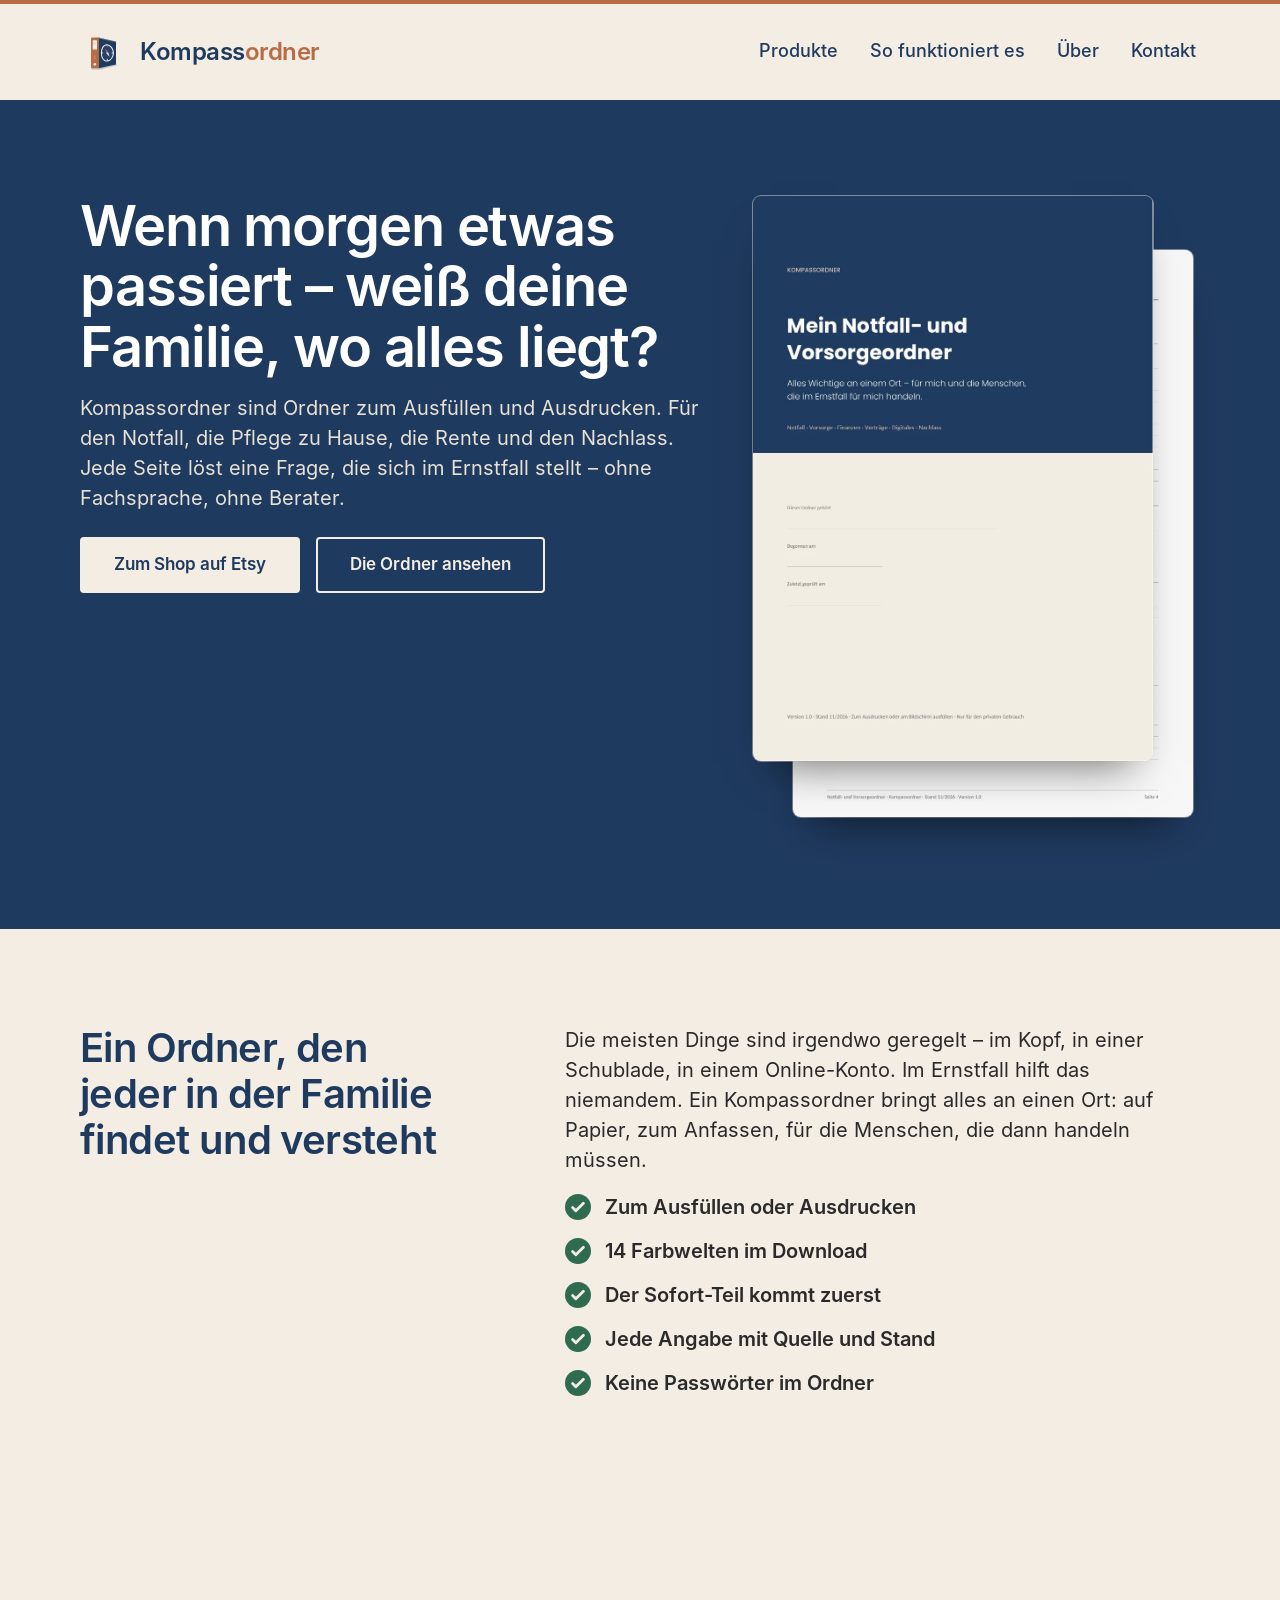
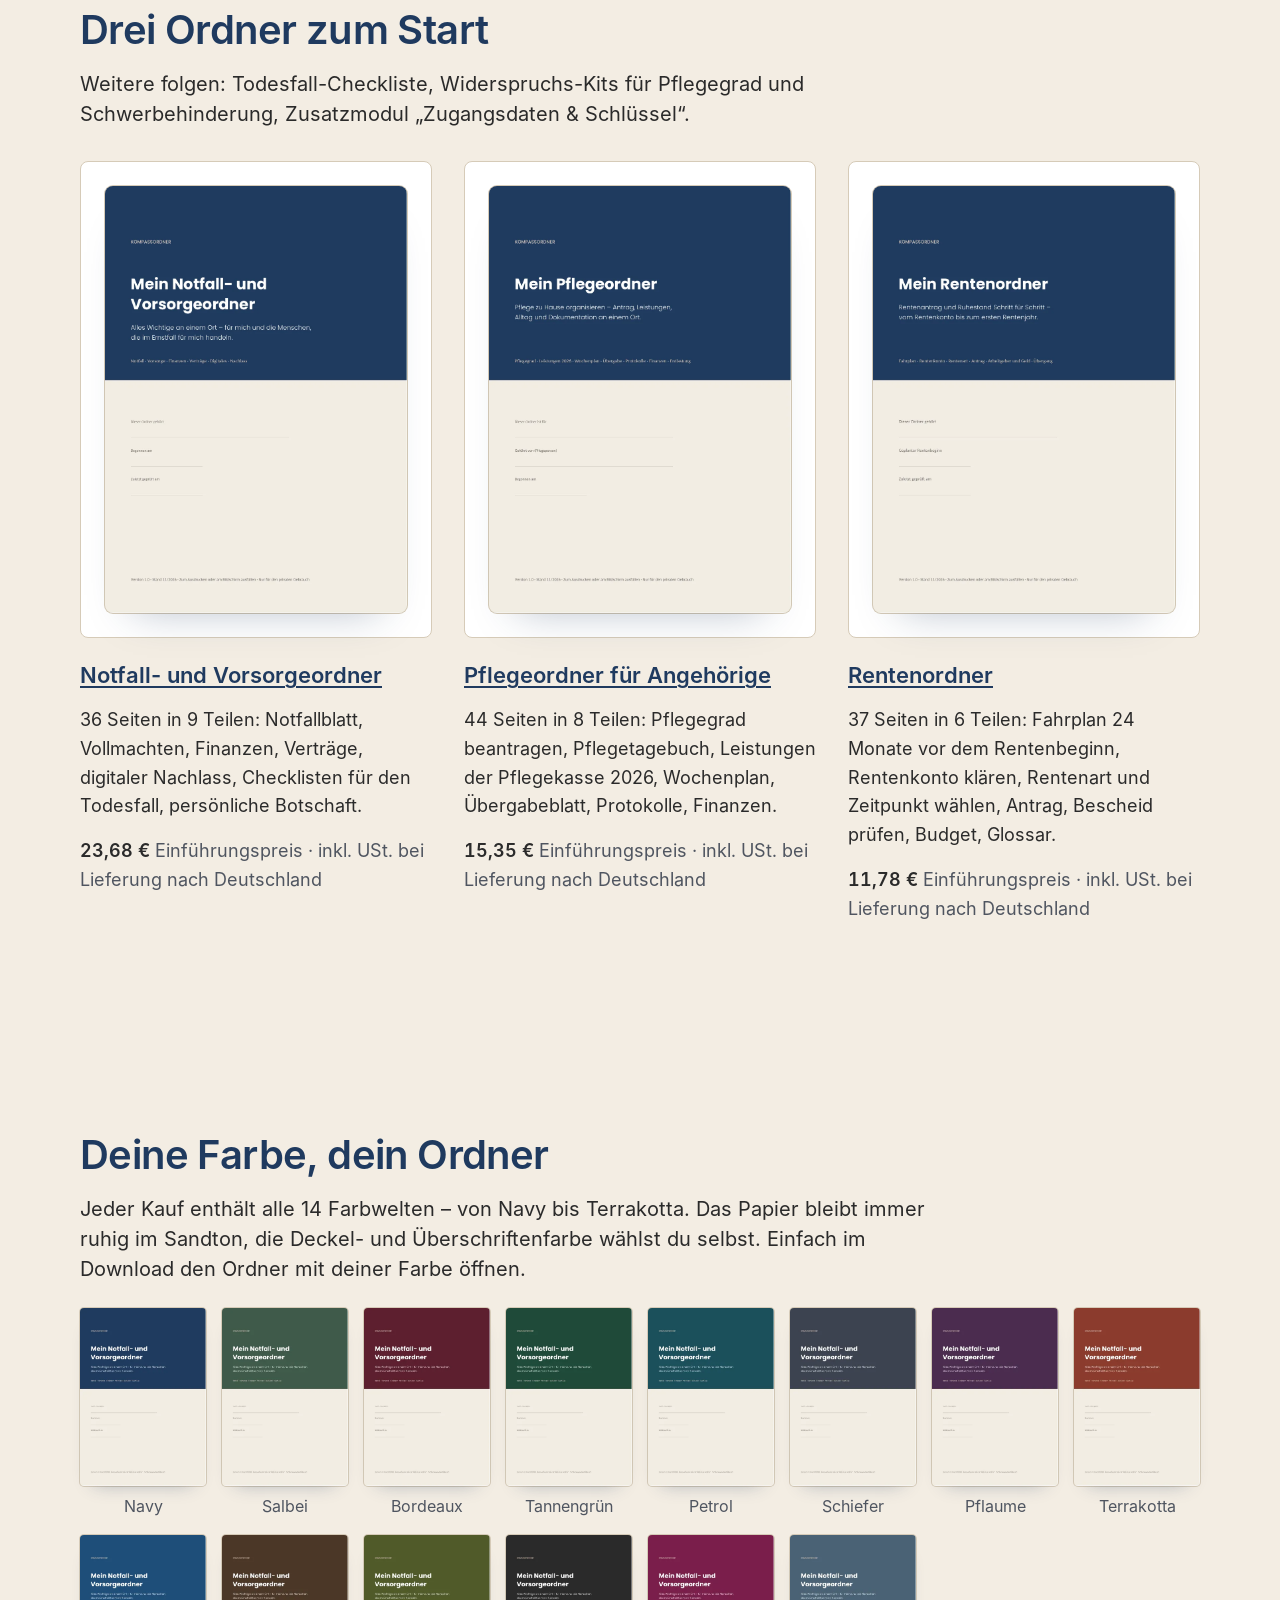
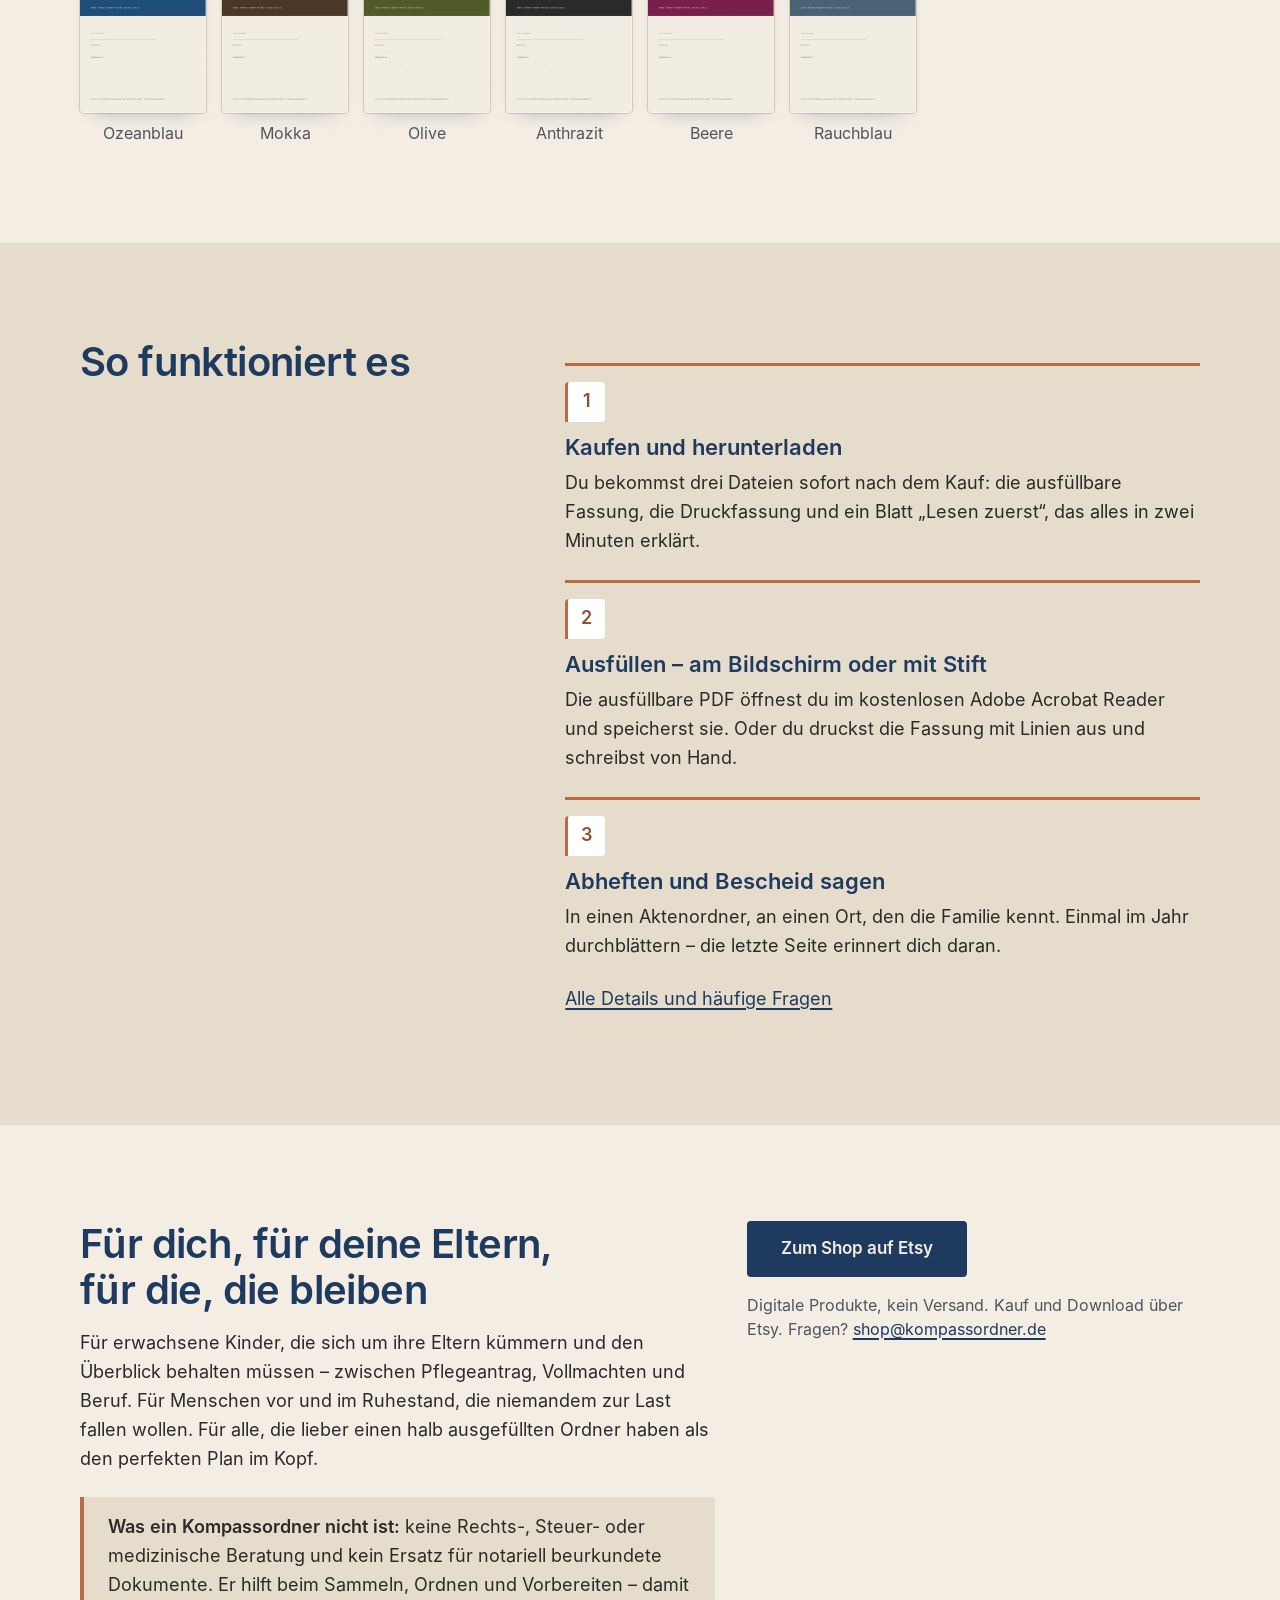
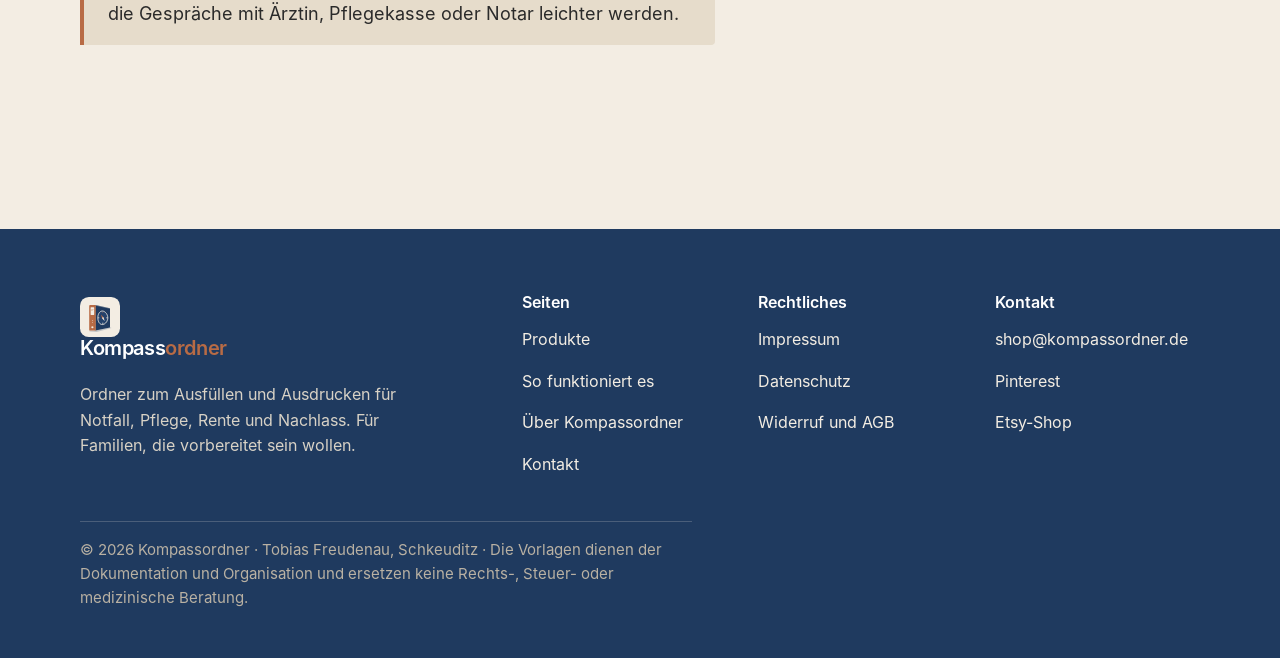
==== commit b087278c: "Shop live: Etsy-Links je Ordner, aktuelle Endpreise, Widerrufsfunktion ergänzt Co-Authored-By: Claud" ====
--- a/index.html
+++ b/index.html
@@ -14,18 +14,18 @@
 <meta property="og:locale" content="de_DE">
 <meta name="twitter:card" content="summary_large_image">
 <link rel="icon" href="favicon.ico" sizes="any">
-<link rel="icon" href="assets/img/icon.svg?v=4" type="image/svg+xml">
-<link rel="apple-touch-icon" href="assets/img/apple-touch-icon.png?v=4">
-<link rel="preload" href="assets/fonts/Inter-Regular.woff2?v=4" as="font" type="font/woff2" crossorigin>
-<link rel="preload" href="assets/fonts/Inter-SemiBold.woff2?v=4" as="font" type="font/woff2" crossorigin>
-<link rel="stylesheet" href="assets/style.css?v=4">
+<link rel="icon" href="assets/img/icon.svg?v=5" type="image/svg+xml">
+<link rel="apple-touch-icon" href="assets/img/apple-touch-icon.png?v=5">
+<link rel="preload" href="assets/fonts/Inter-Regular.woff2?v=5" as="font" type="font/woff2" crossorigin>
+<link rel="preload" href="assets/fonts/Inter-SemiBold.woff2?v=5" as="font" type="font/woff2" crossorigin>
+<link rel="stylesheet" href="assets/style.css?v=5">
 <meta name="theme-color" content="#1F3A5F">
 </head>
 <body>
 <a class="skip" href="#inhalt">Zum Inhalt springen</a>
 <header class="site-head">
   <div class="wrap">
-    <a class="brand" href="index.html"><img src="assets/img/icon.svg?v=4" alt="" width="48" height="48"><span class="word">Kompass<span>ordner</span></span></a>
+    <a class="brand" href="index.html"><img src="assets/img/icon.svg?v=5" alt="" width="48" height="48"><span class="word">Kompass<span>ordner</span></span></a>
     <nav class="nav" aria-label="Hauptnavigation"><ul><li><a href="produkte.html">Produkte</a></li><li><a href="so-funktioniert-es.html">So funktioniert es</a></li><li><a href="ueber.html">Über</a></li><li><a href="kontakt.html">Kontakt</a></li></ul></nav>
   </div>
 </header>
@@ -37,14 +37,14 @@
       <h1>Wenn morgen etwas passiert – weiß deine Familie, wo alles liegt?</h1>
       <p class="lead">Kompassordner sind Ordner zum Ausfüllen und Ausdrucken. Für den Notfall, die Pflege zu Hause, die Rente und den Nachlass. Jede Seite löst eine Frage, die sich im Ernstfall stellt – ohne Fachsprache, ohne Berater.</p>
       <div class="actions">
-        <a class="btn btn--primary" href="kontakt.html#start">Shop öffnet in Kürze – Bescheid bekommen</a>
+        <a class="btn btn--primary" href="https://www.etsy.com/de/shop/Kompassordner" rel="noopener">Zum Shop auf Etsy</a>
         <a class="btn btn--secondary" href="produkte.html">Die Ordner ansehen</a>
       </div>
     </div>
     <div class="hero-doc">
       <div class="doc-stack">
-        <img class="doc" src="assets/img/notfall-cover.webp?v=4" alt="Deckblatt des Notfall- und Vorsorgeordners: dunkelblaue Fläche mit dem Titel „Mein Notfall- und Vorsorgeordner“" width="910" height="1287" fetchpriority="high">
-        <img class="doc" src="assets/img/notfall-s04.webp?v=4" alt="" width="910" height="1287" aria-hidden="true" loading="lazy">
+        <img class="doc" src="assets/img/notfall-cover.webp?v=5" alt="Deckblatt des Notfall- und Vorsorgeordners: dunkelblaue Fläche mit dem Titel „Mein Notfall- und Vorsorgeordner“" width="910" height="1287" fetchpriority="high">
+        <img class="doc" src="assets/img/notfall-s04.webp?v=5" alt="" width="910" height="1287" aria-hidden="true" loading="lazy">
       </div>
     </div>
   </div>
@@ -74,22 +74,22 @@
     <p class="lead">Weitere folgen: Todesfall-Checkliste, Widerspruchs-Kits für Pflegegrad und Schwerbehinderung, Zusatzmodul „Zugangsdaten &amp; Schlüssel“.</p>
     <div class="grid grid--3" style="margin-top:32px">
       <article>
-        <a class="shelf" style="display:block;max-width:420px" href="produkte.html#notfallordner" aria-label="Zum Notfall- und Vorsorgeordner"><img class="doc" src="assets/img/notfall-cover.webp?v=4" alt="Deckblatt „Mein Notfall- und Vorsorgeordner“" width="910" height="1287" loading="lazy" style="max-width:340px;margin-inline:auto"></a>
+        <a class="shelf" style="display:block;max-width:420px" href="produkte.html#notfallordner" aria-label="Zum Notfall- und Vorsorgeordner"><img class="doc" src="assets/img/notfall-cover.webp?v=5" alt="Deckblatt „Mein Notfall- und Vorsorgeordner“" width="910" height="1287" loading="lazy" style="max-width:340px;margin-inline:auto"></a>
         <h3 style="margin-top:24px"><a href="produkte.html#notfallordner">Notfall- und Vorsorgeordner</a></h3>
         <p>36 Seiten in 9 Teilen: Notfallblatt, Vollmachten, Finanzen, Verträge, digitaler Nachlass, Checklisten für den Todesfall, persönliche Botschaft.</p>
-        <p class="tnum"><strong>19,90 €</strong> <span class="soft">Einführungspreis · regulär 24,90 €</span></p>
+        <p class="tnum"><strong>23,68 €</strong> <span class="soft">Einführungspreis · inkl. USt. bei Lieferung nach Deutschland</span></p>
       </article>
       <article>
-        <a class="shelf" style="display:block;max-width:420px" href="produkte.html#pflegeordner" aria-label="Zum Pflegeordner"><img class="doc" src="assets/img/pflege-cover.webp?v=4" alt="Deckblatt „Mein Pflegeordner“" width="910" height="1287" loading="lazy" style="max-width:340px;margin-inline:auto"></a>
+        <a class="shelf" style="display:block;max-width:420px" href="produkte.html#pflegeordner" aria-label="Zum Pflegeordner"><img class="doc" src="assets/img/pflege-cover.webp?v=5" alt="Deckblatt „Mein Pflegeordner“" width="910" height="1287" loading="lazy" style="max-width:340px;margin-inline:auto"></a>
         <h3 style="margin-top:24px"><a href="produkte.html#pflegeordner">Pflegeordner für Angehörige</a></h3>
         <p>44 Seiten in 8 Teilen: Pflegegrad beantragen, Pflegetagebuch, Leistungen der Pflegekasse 2026, Wochenplan, Übergabeblatt, Protokolle, Finanzen.</p>
-        <p class="tnum"><strong>12,90 €</strong> <span class="soft">Einführungspreis · regulär 14,90 €</span></p>
+        <p class="tnum"><strong>15,35 €</strong> <span class="soft">Einführungspreis · inkl. USt. bei Lieferung nach Deutschland</span></p>
       </article>
       <article>
-        <a class="shelf" style="display:block;max-width:420px" href="produkte.html#rentenordner" aria-label="Zum Rentenordner"><img class="doc" src="assets/img/rente-cover.webp?v=4" alt="Deckblatt „Mein Rentenordner“" width="910" height="1287" loading="lazy" style="max-width:340px;margin-inline:auto"></a>
+        <a class="shelf" style="display:block;max-width:420px" href="produkte.html#rentenordner" aria-label="Zum Rentenordner"><img class="doc" src="assets/img/rente-cover.webp?v=5" alt="Deckblatt „Mein Rentenordner“" width="910" height="1287" loading="lazy" style="max-width:340px;margin-inline:auto"></a>
         <h3 style="margin-top:24px"><a href="produkte.html#rentenordner">Rentenordner</a></h3>
         <p>37 Seiten in 6 Teilen: Fahrplan 24 Monate vor dem Rentenbeginn, Rentenkonto klären, Rentenart und Zeitpunkt wählen, Antrag, Bescheid prüfen, Budget, Glossar.</p>
-        <p class="tnum"><strong>9,90 €</strong> <span class="soft">Einführungspreis · regulär 14,90 €</span></p>
+        <p class="tnum"><strong>11,78 €</strong> <span class="soft">Einführungspreis · inkl. USt. bei Lieferung nach Deutschland</span></p>
       </article>
     </div>
   </div>
@@ -99,7 +99,7 @@
   <div class="wrap">
     <h2>Deine Farbe, dein Ordner</h2>
     <p class="lead">Jeder Kauf enthält alle 14 Farbwelten – von Navy bis Terrakotta. Das Papier bleibt immer ruhig im Sandton, die Deckel- und Überschriftenfarbe wählst du selbst. Einfach im Download den Ordner mit deiner Farbe öffnen.</p>
-    <ul class="farben"><li><img src="assets/img/farben/navy.webp?v=4" alt="Deckblatt in Navy" width="373" height="527" loading="lazy"><span>Navy</span></li><li><img src="assets/img/farben/salbei.webp?v=4" alt="Deckblatt in Salbei" width="373" height="527" loading="lazy"><span>Salbei</span></li><li><img src="assets/img/farben/bordeaux.webp?v=4" alt="Deckblatt in Bordeaux" width="373" height="527" loading="lazy"><span>Bordeaux</span></li><li><img src="assets/img/farben/tanne.webp?v=4" alt="Deckblatt in Tannengrün" width="373" height="527" loading="lazy"><span>Tannengrün</span></li><li><img src="assets/img/farben/petrol.webp?v=4" alt="Deckblatt in Petrol" width="373" height="527" loading="lazy"><span>Petrol</span></li><li><img src="assets/img/farben/schiefer.webp?v=4" alt="Deckblatt in Schiefer" width="373" height="527" loading="lazy"><span>Schiefer</span></li><li><img src="assets/img/farben/pflaume.webp?v=4" alt="Deckblatt in Pflaume" width="373" height="527" loading="lazy"><span>Pflaume</span></li><li><img src="assets/img/farben/terrakotta.webp?v=4" alt="Deckblatt in Terrakotta" width="373" height="527" loading="lazy"><span>Terrakotta</span></li><li><img src="assets/img/farben/ozean.webp?v=4" alt="Deckblatt in Ozeanblau" width="373" height="527" loading="lazy"><span>Ozeanblau</span></li><li><img src="assets/img/farben/mokka.webp?v=4" alt="Deckblatt in Mokka" width="373" height="527" loading="lazy"><span>Mokka</span></li><li><img src="assets/img/farben/olive.webp?v=4" alt="Deckblatt in Olive" width="373" height="527" loading="lazy"><span>Olive</span></li><li><img src="assets/img/farben/anthrazit.webp?v=4" alt="Deckblatt in Anthrazit" width="373" height="527" loading="lazy"><span>Anthrazit</span></li><li><img src="assets/img/farben/beere.webp?v=4" alt="Deckblatt in Beere" width="373" height="527" loading="lazy"><span>Beere</span></li><li><img src="assets/img/farben/rauchblau.webp?v=4" alt="Deckblatt in Rauchblau" width="373" height="527" loading="lazy"><span>Rauchblau</span></li></ul>
+    <ul class="farben"><li><img src="assets/img/farben/navy.webp?v=5" alt="Deckblatt in Navy" width="373" height="527" loading="lazy"><span>Navy</span></li><li><img src="assets/img/farben/salbei.webp?v=5" alt="Deckblatt in Salbei" width="373" height="527" loading="lazy"><span>Salbei</span></li><li><img src="assets/img/farben/bordeaux.webp?v=5" alt="Deckblatt in Bordeaux" width="373" height="527" loading="lazy"><span>Bordeaux</span></li><li><img src="assets/img/farben/tanne.webp?v=5" alt="Deckblatt in Tannengrün" width="373" height="527" loading="lazy"><span>Tannengrün</span></li><li><img src="assets/img/farben/petrol.webp?v=5" alt="Deckblatt in Petrol" width="373" height="527" loading="lazy"><span>Petrol</span></li><li><img src="assets/img/farben/schiefer.webp?v=5" alt="Deckblatt in Schiefer" width="373" height="527" loading="lazy"><span>Schiefer</span></li><li><img src="assets/img/farben/pflaume.webp?v=5" alt="Deckblatt in Pflaume" width="373" height="527" loading="lazy"><span>Pflaume</span></li><li><img src="assets/img/farben/terrakotta.webp?v=5" alt="Deckblatt in Terrakotta" width="373" height="527" loading="lazy"><span>Terrakotta</span></li><li><img src="assets/img/farben/ozean.webp?v=5" alt="Deckblatt in Ozeanblau" width="373" height="527" loading="lazy"><span>Ozeanblau</span></li><li><img src="assets/img/farben/mokka.webp?v=5" alt="Deckblatt in Mokka" width="373" height="527" loading="lazy"><span>Mokka</span></li><li><img src="assets/img/farben/olive.webp?v=5" alt="Deckblatt in Olive" width="373" height="527" loading="lazy"><span>Olive</span></li><li><img src="assets/img/farben/anthrazit.webp?v=5" alt="Deckblatt in Anthrazit" width="373" height="527" loading="lazy"><span>Anthrazit</span></li><li><img src="assets/img/farben/beere.webp?v=5" alt="Deckblatt in Beere" width="373" height="527" loading="lazy"><span>Beere</span></li><li><img src="assets/img/farben/rauchblau.webp?v=5" alt="Deckblatt in Rauchblau" width="373" height="527" loading="lazy"><span>Rauchblau</span></li></ul>
   </div>
 </section>
 
@@ -128,7 +128,7 @@
     </div>
     <div>
       <div class="actions" style="margin-top:0">
-        <a class="btn btn--primary" href="kontakt.html#start">Shop öffnet in Kürze – Bescheid bekommen</a>
+        <a class="btn btn--primary" href="https://www.etsy.com/de/shop/Kompassordner" rel="noopener">Zum Shop auf Etsy</a>
       </div>
       <p class="small soft" style="margin-top:16px">Digitale Produkte, kein Versand. Kauf und Download über Etsy. Fragen? <a href="mailto:shop@kompassordner.de">shop@kompassordner.de</a></p>
     </div>
@@ -140,7 +140,7 @@
   <div class="wrap">
     <div class="cols">
       <div>
-        <a class="brand" href="index.html"><img src="assets/img/icon.svg?v=4" alt="" width="40" height="40"><span class="word">Kompass<span>ordner</span></span></a>
+        <a class="brand" href="index.html"><img src="assets/img/icon.svg?v=5" alt="" width="40" height="40"><span class="word">Kompass<span>ordner</span></span></a>
         <p style="max-width:34ch;margin-top:16px">Ordner zum Ausfüllen und Ausdrucken für Notfall, Pflege, Rente und Nachlass. Für Familien, die vorbereitet sein wollen.</p>
       </div>
       <div>
@@ -165,7 +165,7 @@
         <ul>
           <li><a href="mailto:shop@kompassordner.de">shop@kompassordner.de</a></li>
           <li><a href="https://www.pinterest.com/kompassordner" rel="noopener">Pinterest</a></li>
-          
+          <li><a href="https://www.etsy.com/de/shop/Kompassordner" rel="noopener">Etsy-Shop</a></li>
         </ul>
       </div>
     </div>
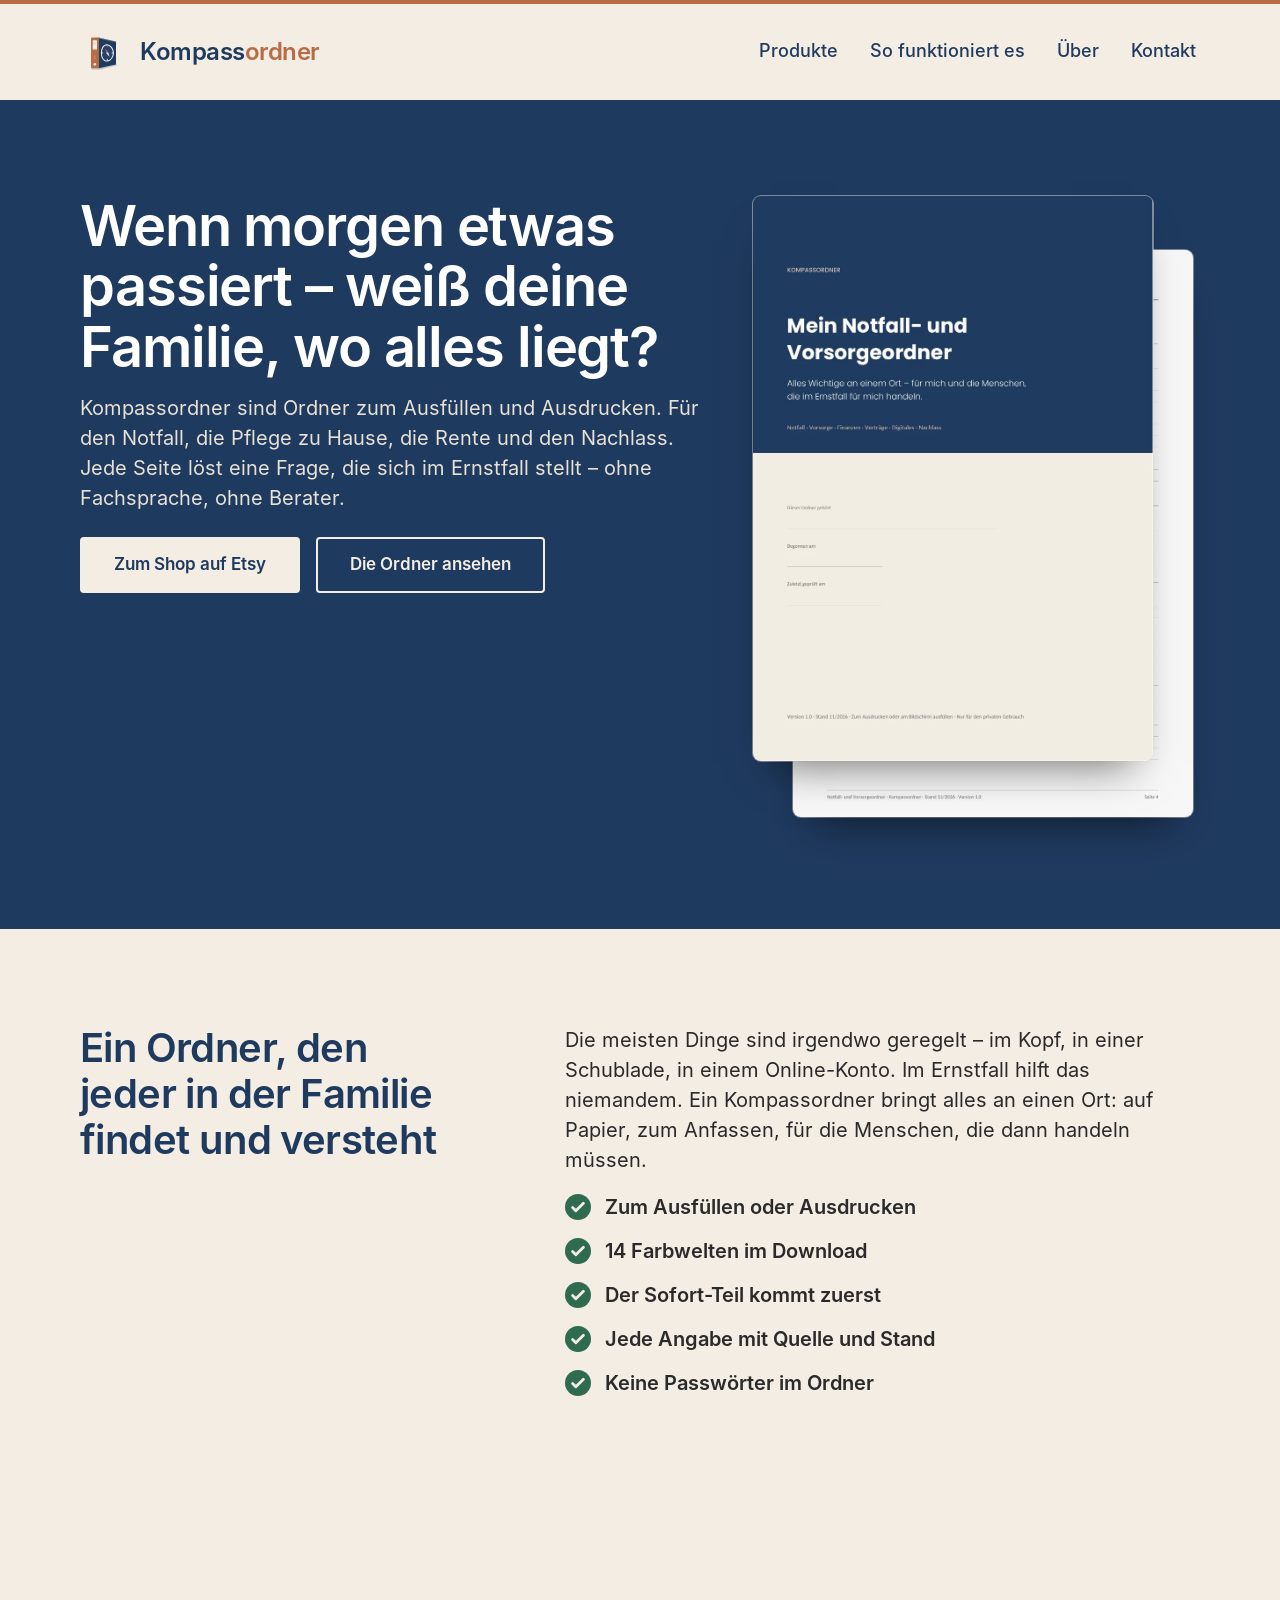
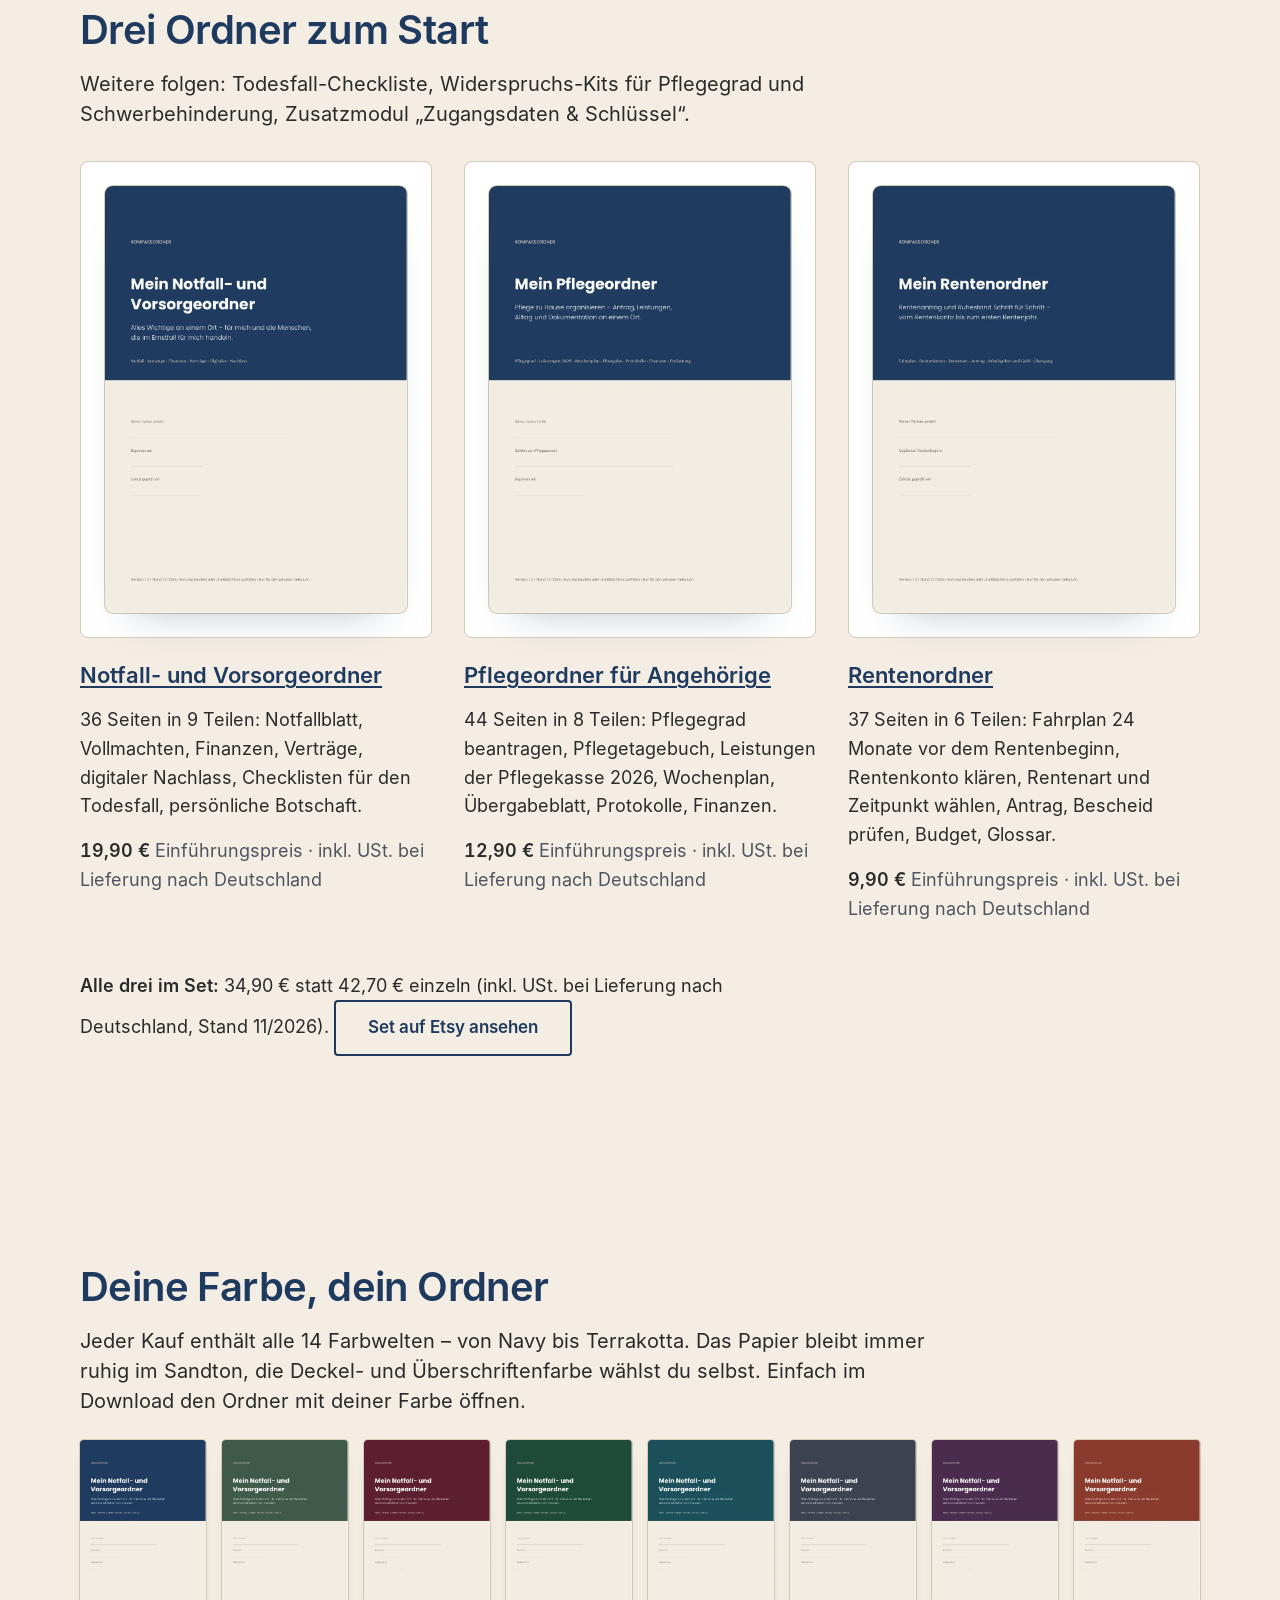
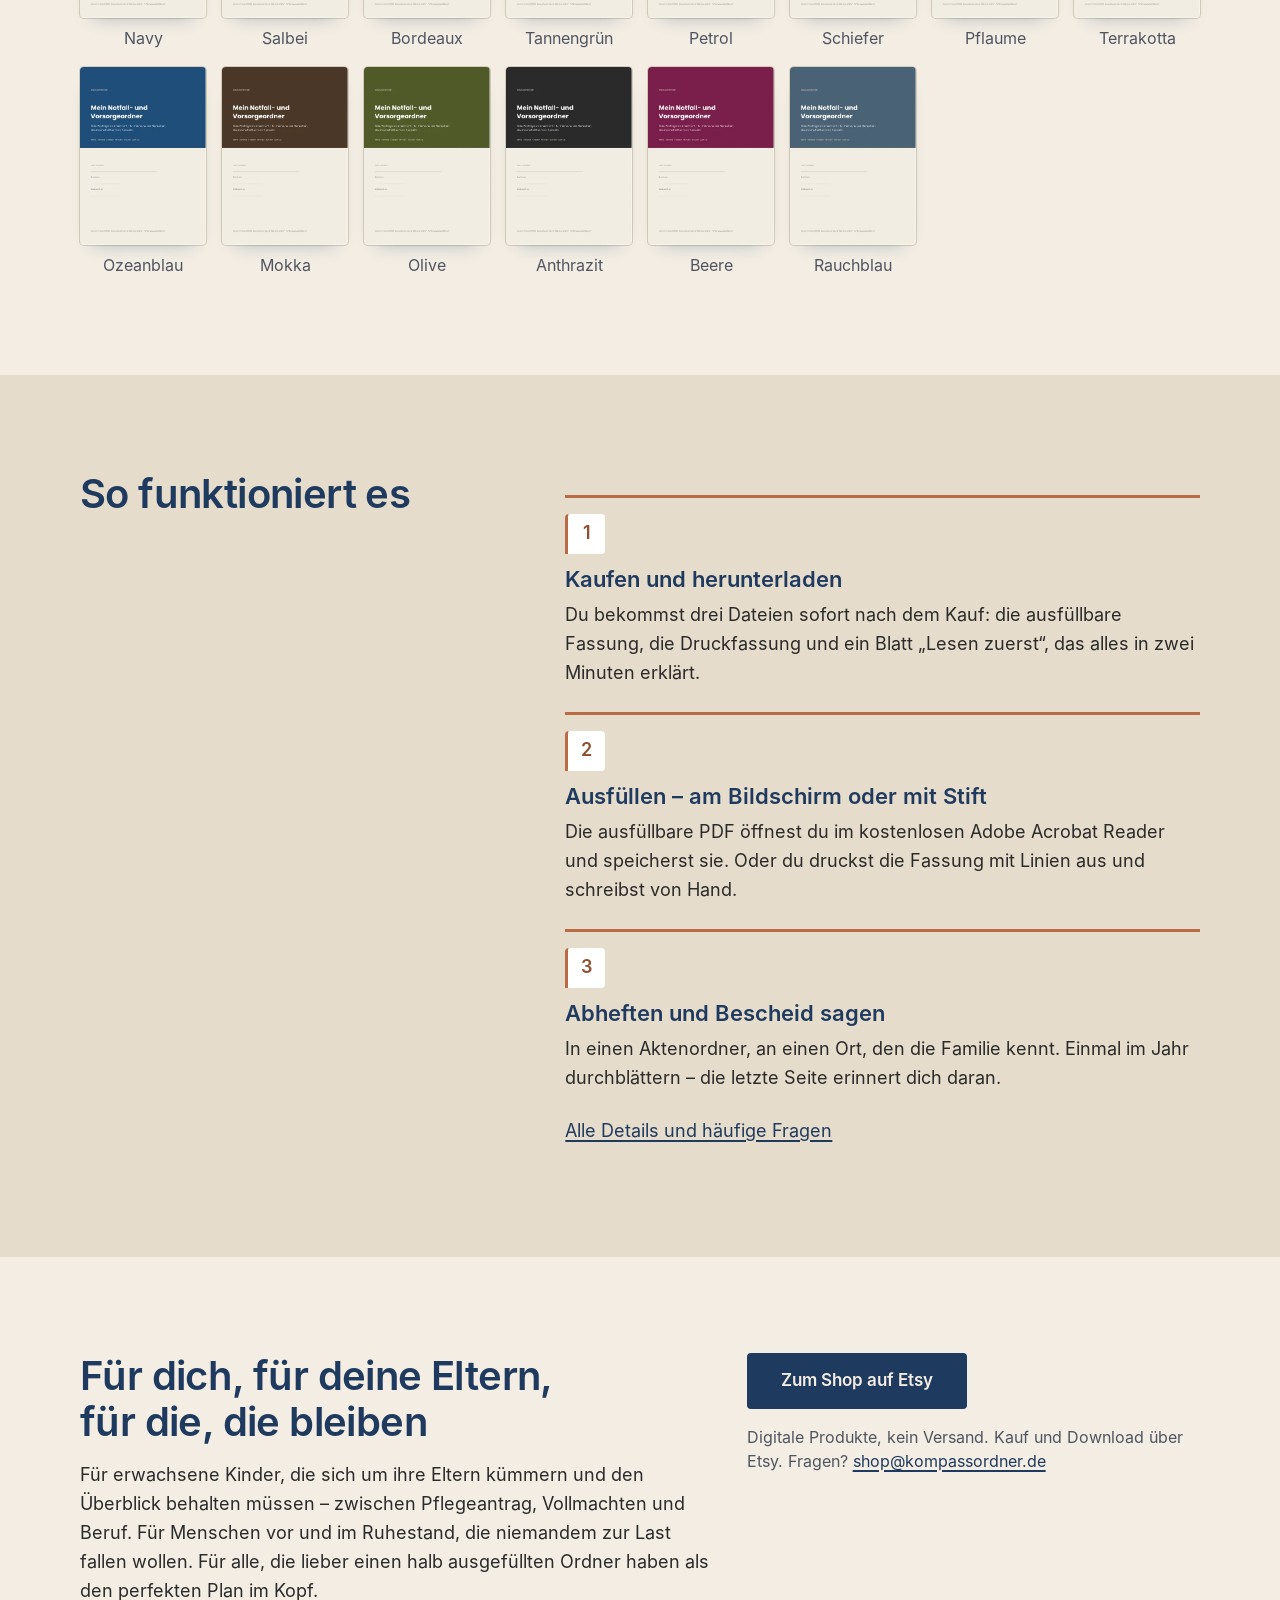
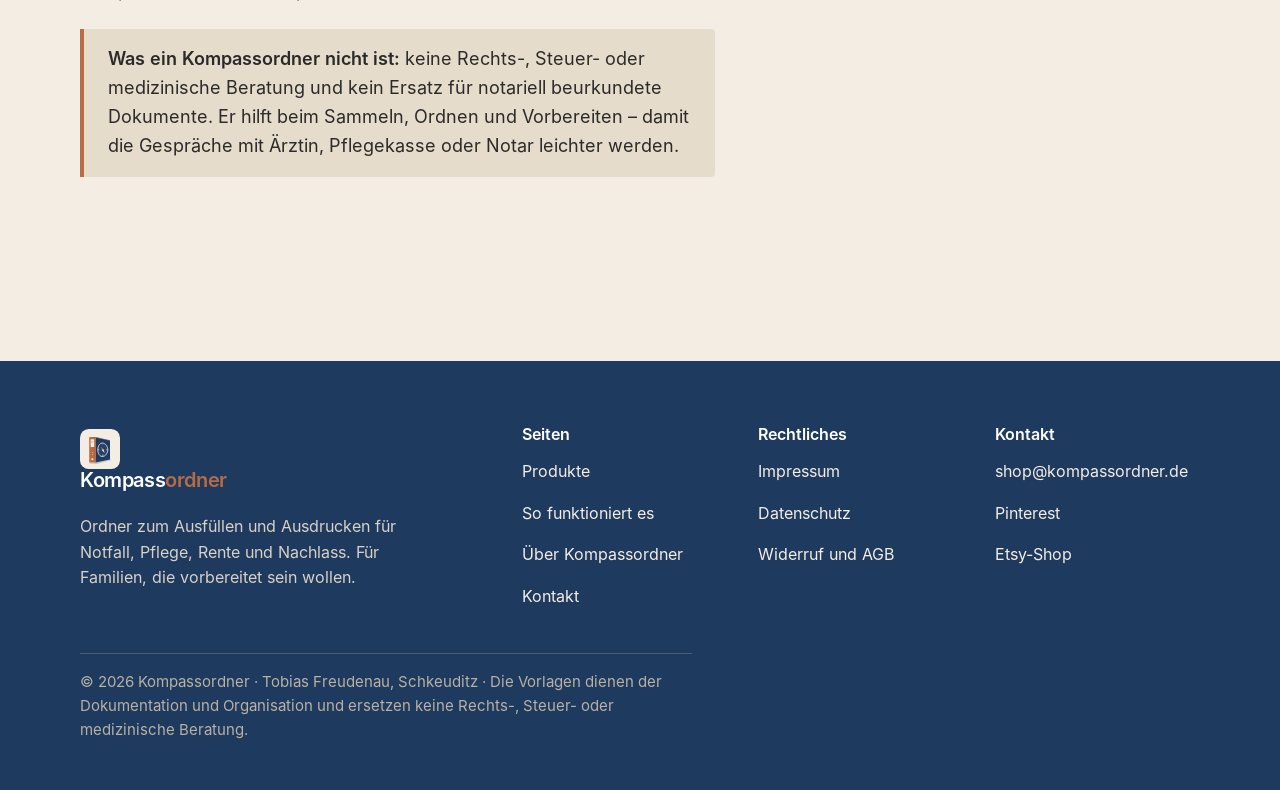
==== commit bc3f23c5: "Preise auf Käuferpreise 19,90/12,90/9,90 zurück, Set ergänzt Co-Authored-By: Claude Fable 5.2 <norep" ====
--- a/index.html
+++ b/index.html
@@ -77,21 +77,22 @@
         <a class="shelf" style="display:block;max-width:420px" href="produkte.html#notfallordner" aria-label="Zum Notfall- und Vorsorgeordner"><img class="doc" src="assets/img/notfall-cover.webp?v=5" alt="Deckblatt „Mein Notfall- und Vorsorgeordner“" width="910" height="1287" loading="lazy" style="max-width:340px;margin-inline:auto"></a>
         <h3 style="margin-top:24px"><a href="produkte.html#notfallordner">Notfall- und Vorsorgeordner</a></h3>
         <p>36 Seiten in 9 Teilen: Notfallblatt, Vollmachten, Finanzen, Verträge, digitaler Nachlass, Checklisten für den Todesfall, persönliche Botschaft.</p>
-        <p class="tnum"><strong>23,68 €</strong> <span class="soft">Einführungspreis · inkl. USt. bei Lieferung nach Deutschland</span></p>
+        <p class="tnum"><strong>19,90 €</strong> <span class="soft">Einführungspreis · inkl. USt. bei Lieferung nach Deutschland</span></p>
       </article>
       <article>
         <a class="shelf" style="display:block;max-width:420px" href="produkte.html#pflegeordner" aria-label="Zum Pflegeordner"><img class="doc" src="assets/img/pflege-cover.webp?v=5" alt="Deckblatt „Mein Pflegeordner“" width="910" height="1287" loading="lazy" style="max-width:340px;margin-inline:auto"></a>
         <h3 style="margin-top:24px"><a href="produkte.html#pflegeordner">Pflegeordner für Angehörige</a></h3>
         <p>44 Seiten in 8 Teilen: Pflegegrad beantragen, Pflegetagebuch, Leistungen der Pflegekasse 2026, Wochenplan, Übergabeblatt, Protokolle, Finanzen.</p>
-        <p class="tnum"><strong>15,35 €</strong> <span class="soft">Einführungspreis · inkl. USt. bei Lieferung nach Deutschland</span></p>
+        <p class="tnum"><strong>12,90 €</strong> <span class="soft">Einführungspreis · inkl. USt. bei Lieferung nach Deutschland</span></p>
       </article>
       <article>
         <a class="shelf" style="display:block;max-width:420px" href="produkte.html#rentenordner" aria-label="Zum Rentenordner"><img class="doc" src="assets/img/rente-cover.webp?v=5" alt="Deckblatt „Mein Rentenordner“" width="910" height="1287" loading="lazy" style="max-width:340px;margin-inline:auto"></a>
         <h3 style="margin-top:24px"><a href="produkte.html#rentenordner">Rentenordner</a></h3>
         <p>37 Seiten in 6 Teilen: Fahrplan 24 Monate vor dem Rentenbeginn, Rentenkonto klären, Rentenart und Zeitpunkt wählen, Antrag, Bescheid prüfen, Budget, Glossar.</p>
-        <p class="tnum"><strong>11,78 €</strong> <span class="soft">Einführungspreis · inkl. USt. bei Lieferung nach Deutschland</span></p>
+        <p class="tnum"><strong>9,90 €</strong> <span class="soft">Einführungspreis · inkl. USt. bei Lieferung nach Deutschland</span></p>
       </article>
     </div>
+    <p style="margin-top:32px"><strong>Alle drei im Set:</strong> 34,90 € statt 42,70 € einzeln (inkl. USt. bei Lieferung nach Deutschland, Stand 11/2026). <a class="btn" href="https://www.etsy.com/de/listing/4614113073" rel="noopener">Set auf Etsy ansehen</a></p>
   </div>
 </section>
 
